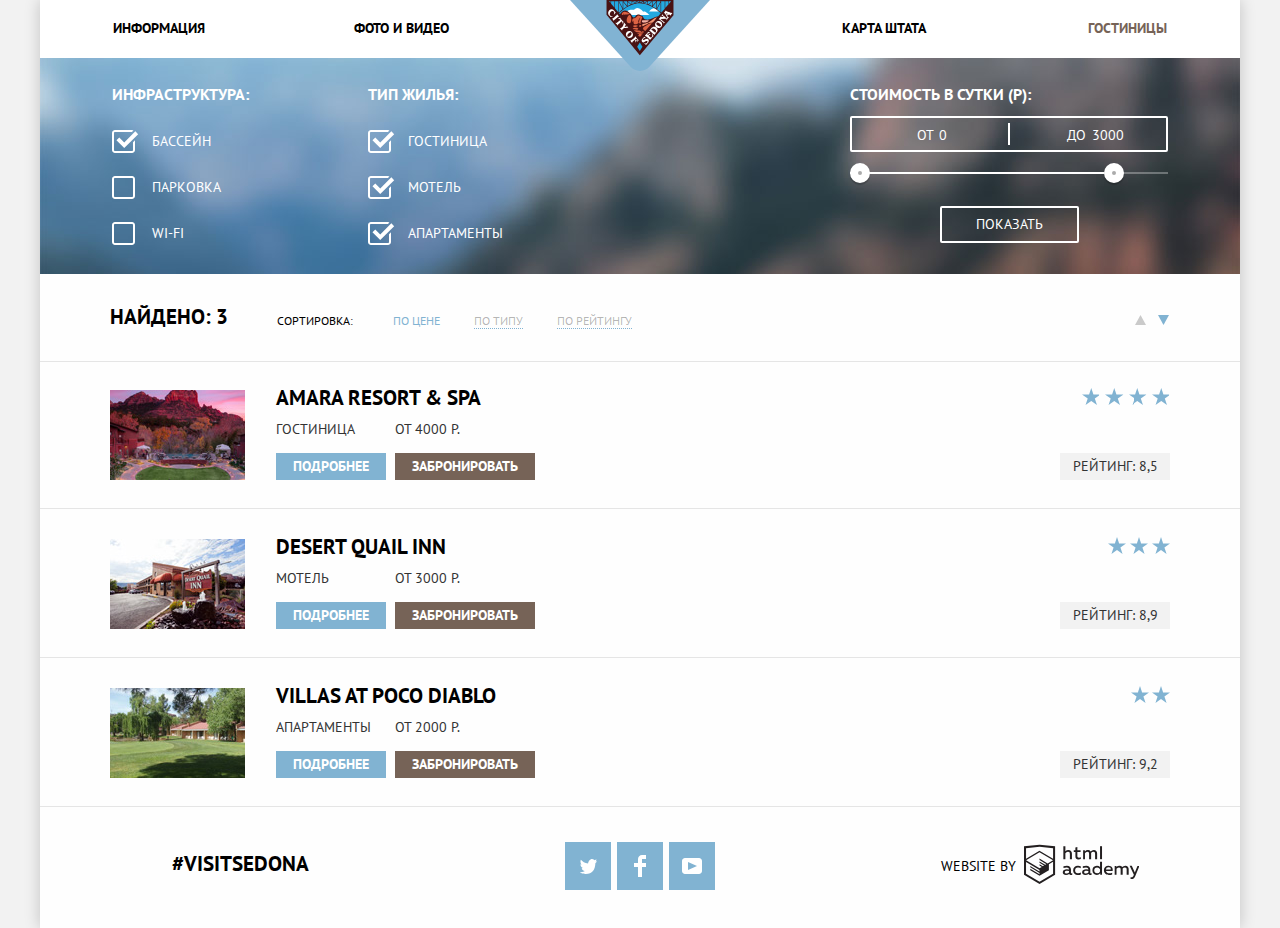
==== hotels.html @ d4de3ac2 "правки" ====
<!DOCTYPE html>
<html lang="ru">

<head>
	<meta charset="utf-8">
	<title>HTML Academy: Седона. Гостиницы</title>
	<link href="https://fonts.googleapis.com/css?family=PT+Sans:400,700&amp;subset=cyrillic" rel="stylesheet">
	<link href="css/normalize.css" rel="stylesheet">
	<link rel="stylesheet" href="css/style.css">
</head>

<body>

	<div class="container wrapper-hotels">
		<header class="main-header">
			<nav class="main-nav">
				<a href="index.html" class="main-header-logo">
				  <img src="img/logo-sedona.svg" alt="Логотип сайта Седона" width="140" height="72">
			  </a>
				<ul class="site-nav list-style">
					<li><a href="index.html">Информация</a></li>
					<li><a href="#">Фото и видео</a></li>
					<li><a href="#">Карта штата</a></li>
					<li class="site-nav-current"><a>Гостиницы</a></li>
				</ul>
			</nav>
		</header>

		<main>
			<h1 class="visually-hidden">Выбор гостиницы в Седоне</h1>
			<section class="form-filter-section">
				<h2 class="visually-hidden">Фильтр гостиниц</h2>

				<form class="form-filter" action="https://echo.htmlacademy.ru" method="get">
					<fieldset>
						<legend>Инфраструктура:</legend>
						<ul class="list-style">
							<li class="form-filter-item">
								<label class="checkbox-filter">
									<input class="visually-hidden" type="checkbox" name="pool" checked>
									<span class="checkbox-indicator"></span>
                  Бассейн
								</label>
							</li>
							<li class="form-filter-item">
								<label class="checkbox-filter">
									<input class="visually-hidden" type="checkbox" name="parking">
									<span class="checkbox-indicator"></span>
									Парковка
								</label>
							</li>
							<li class="form-filter-item">
								<label class="checkbox-filter">
									<input class="visually-hidden" type="checkbox" name="wi-fi">
									<span class="checkbox-indicator"></span>
									Wi-fi
								</label>
							</li>
						</ul>
					</fieldset>

					<fieldset>
						<legend>Тип жилья:</legend>
						<ul class="list-style">
							<li class="form-filter-item">
                <label class="checkbox-filter">
								  <input class="visually-hidden" type="checkbox" name="hotel" checked>
                  <span class="checkbox-indicator"></span>
								  Гостиница
                </label>
							</li>
							<li class="form-filter-item">
                <label class="checkbox-filter">
								  <input class="visually-hidden" type="checkbox" name="motel" checked>
                  <span class="checkbox-indicator"></span>
								  Мотель
                </label>
							</li>
							<li class="form-filter-item">
                <label class="checkbox-filter">
								  <input class="visually-hidden" type="checkbox" name="apartment" checked>
                  <span class="checkbox-indicator"></span>
								  Апартаменты
                </label>
							</li>
						</ul>
					</fieldset>

					<fieldset class="filter-range">
						<legend>Стоимость в сутки (р):</legend>
						<div class="price-controls">
							<label class="min-price">от
								<input type="text" name="cost-min" value="0">
							</label>

							<label class="max-price">до
								<input type="text" name="cost-max" value="3000">
							</label>
						</div>

						<div class="range-controls">
							<div class="scale">
								<div class="bar"></div>
							</div>
							<button type="button" class="toggle min-toggle"></button>
							<button type="button" class="toggle max-toggle"></button>
						</div>
						<button class="btn form-filter-btn" type="submit">Показать</button>
					</fieldset>
				</form>
			</section>

			<div class="container-hotels">
				<div class="result">
					<p class="find">Найдено: 3</p>

					<div class="sorting">
						<div class="sorting-type">
							<span class="sorting-title">Сортировка:</span>
							<a href="#" class="sorting-item active">По цене</a>
							<a href="#" class="sorting-item">По типу</a>
							<a href="#" class="sorting-item">По рейтингу</a>
						</div>

						<div class="sorting-toggle">
						  <a href="#" class="toggle-up arrow" aria-label="Сортировка по возрастанию">
                <svg xmlns="http://www.w3.org/2000/svg" width="11" height="10" viewBox="0 0 11 10"><path fill="#231F20" d="M5.5 0L0 10h11z"/>
                </svg>
              </a>
							<a href="#" class="toggle-down arrow active" aria-label="Сортировка по убыванию">
                <svg xmlns="http://www.w3.org/2000/svg" width="11" height="10" viewBox="0 0 11 10"><path fill="#231F20" d="M5.5 10L0 0h11"/>
                </svg>
              </a>
						</div>
					</div>
				</div>
			</div>

			<section class="hotels">
				<h2 class="visually-hidden">Отели в Седоне</h2>
				<ul class="hotels-list list-style">
					<li class="hotels-item">
						<div class="container-hotels hotels-list-center">
							<p class="hotels-img">
								<a href="#">
									<img src="img/resort-spa.jpg" alt="Отель Amara Resort & Spa" width="135" height="90">
								</a>
							</p>
							<div class="hotels-info">
								<h3 class="hotels-title">
									<a href="#">Amara Resort & Spa</a>
								</h3>
								<p class="hotels-description">
									<span>Гостиница</span>
                <a href="#" class="btn hotels-btn info-btn">Подробнее</a>
								</p>
								<p class="hotels-reserve">
                  <span>От 4000 р.</span>
									<a href="#" class="btn hotels-btn reserv-btn">Забронировать</a>
								</p>
							</div>
							<p class="hotels-score star star-one">
								<span class="rating">Рейтинг: 8,5</span>
							</p>
						</div>
					</li>

					<li class="hotels-item">
						<div class="container-hotels hotels-list-center">
							<p class="hotels-img">
								<a href="#">
									<img src="img/desert-quail.jpg" alt="Мотель Desert Quail Inn" width="135" height="90">
								</a>
							</p>
							<div class="hotels-info">
								<h3 class="hotels-title">
									<a href="#">Desert Quail Inn</a>
								</h3>
                <p class="hotels-description">
									<span>Мотель</span>
                <a href="#" class="btn hotels-btn info-btn">Подробнее</a>
								</p>
								<p class="hotels-reserve">
                  <span>От 3000 р.</span>
									<a href="#" class="btn hotels-btn reserv-btn">Забронировать</a>
								</p>
							</div>
							<p class="hotels-score star star-two">
								<span class="rating">Рейтинг: 8,9</span>
							</p>
						</div>
					</li>

					<li class="hotels-item">
						<div class="container-hotels hotels-list-center">
							<p class="hotels-img">
								<a href="#">
									<img src="img/villas-diablo.jpg" alt="Апартаменты Villas at Poco Diablo" width="135" height="90">
								</a>
							</p>
							<div class="hotels-info">
								<h3 class="hotels-title">
									<a href="#">Villas at Poco Diablo</a>
								</h3>
                <p class="hotels-description">
									<span>Апартаменты</span>
                <a href="#" class="btn hotels-btn info-btn">Подробнее</a>
								</p>
								<p class="hotels-reserve">
                  <span>От 2000 р.</span>
									<a href="#" class="btn hotels-btn reserv-btn">Забронировать</a>
								</p>
							</div>
							<p class="hotels-score star star-three">
								<span class="rating">Рейтинг: 9,2</span>
							</p>
						</div>
					</li>
				</ul>
			</section>
		</main>

		<footer class="main-footer">
			<p>#Visitsedona</p>
			<ul class="social-list list-style">
				<li class="social-item">
          <a href="#" class="btn social-btn" aria-label="Twitter">
            <span class="visually-hidden">Twitter</span>
            <svg version="1.1" id="Layer_1" xmlns="http://www.w3.org/2000/svg" width="17px" height="15px" viewBox="0 0 17 15">
            <g id="W6EeEF_1_">
            	<g>
            		<path fill="#FFFFFF" d="M10.95,0.144c1.685-0.496,2.984,0.27,3.577,1.179c0.673-0.231,1.331-0.481,2.011-0.708
            			c-0.004,0.861-0.522,1.513-0.857,1.768c0.685,0.17,1.304-0.491,1.304-0.491c-0.169,1-1.006,1.788-1.563,2.024
            			c-0.231,6.75-3.175,11.217-10.077,11.082c-0.522,0,0.075,0-0.446,0c-0.41,0-4.164-0.46-4.898-1.887
            			c2.271,0.196,3.893-0.422,4.693-1.177c-0.96-0.3-2.679-0.477-2.979-2.95C2.064,9.09,2.279,9.212,2.905,9.103
            			C1.705,8.247,0.374,7.53,0.448,5.33c0.285,0.328,1.067,0.536,1.34,0.472c-0.703-0.241-1.97-3.36-0.894-4.952
            			c1.818,1.854,3.735,3.606,7.152,3.773C8.254,2.33,9.183,0.793,10.95,0.144z"/>
            	</g>
            </g>
            </svg>
          </a>
        </li>
				<li class="social-item">
          <a href="#" class="btn social-btn" aria-label="Facebook">
            <span class="visually-hidden">Facebook</span>
            <svg version="1.1" id="Layer_2" xmlns="http://www.w3.org/2000/svg" width="12px" height="22px" viewBox="0 0 12 22">
            <path fill="#FFFFFF" d="M12,4V0H8C5.791,0,4,1.791,4,4v4H0v4h4v10h4V12h4V8H8V4H12z"/>
            </svg>
          </a>
        </li>
				<li class="social-item">
          <a href="#" class="btn social-btn" aria-label="Youtube">
            <span class="visually-hidden">Youtube</span>
            <svg version="1.1" id="Layer_1" xmlns="http://www.w3.org/2000/svg" width="20px" height="16px" viewBox="0 0 20 16">
            <path fill="#FFFFFF" d="M17,0H3C1.35,0,0,1.35,0,3v10c0,1.65,1.35,3,3,3h14c1.65,0,3-1.35,3-3V3C20,1.35,18.65,0,17,0z
            	 M6.027,11.998V4.002L15.014,8L6.027,11.998z"/>
            </svg>
          </a>
        </li>
			</ul>
			<p class="footer-logo">
				<b>Website by</b>
				<a class="logo-htmlacademy" href="https://htmlacademy.ru/intensive/htmlcss">
          <svg id="Layer_1" data-name="Layer 1" xmlns="http://www.w3.org/2000/svg" width="115" height="41" viewBox="0 0 113 39"><path d="M401.93,351.51a2.07,2.07,0,0,0,.58-0.11v1.4a3.41,3.41,0,0,1-1.24.22,1.75,1.75,0,0,1-1.75-1,5.08,5.08,0,0,1-3.3,1.13c-1.59,0-3.06-.87-3.06-2.68,0-2.24,2.08-2.93,3.9-2.93a11.63,11.63,0,0,1,2.28.26v-0.31c0-1.09-.8-1.86-2.3-1.86a7.79,7.79,0,0,0-3.15.67v-1.79a10.72,10.72,0,0,1,3.35-.58c2.48,0,4,1.18,4,3.83v3.14A0.57,0.57,0,0,0,401.93,351.51Zm-6.76-1.19a1.42,1.42,0,0,0,1.64,1.29,3.56,3.56,0,0,0,2.53-1V349.1a10.21,10.21,0,0,0-1.9-.22C396.34,348.89,395.17,349.23,395.17,350.33Z" transform="translate(-355.09 -323.29)" fill="#fff"/><path d="M408.15,343.91a5.29,5.29,0,0,1,2.7.67v1.79a4.28,4.28,0,0,0-2.42-.73,2.89,2.89,0,1,0,0,5.76,5.26,5.26,0,0,0,2.55-.67v1.8a6.58,6.58,0,0,1-2.9.6,4.42,4.42,0,0,1-4.72-4.54A4.54,4.54,0,0,1,408.15,343.91Z" transform="translate(-355.09 -323.29)" fill="#fff"/><path d="M420.93,351.51a2.07,2.07,0,0,0,.58-0.11v1.4a3.41,3.41,0,0,1-1.24.22,1.75,1.75,0,0,1-1.75-1,5.08,5.08,0,0,1-3.3,1.13c-1.59,0-3.06-.87-3.06-2.68,0-2.24,2.08-2.93,3.9-2.93a11.63,11.63,0,0,1,2.28.26v-0.31c0-1.09-.8-1.86-2.3-1.86a7.79,7.79,0,0,0-3.15.67v-1.79a10.72,10.72,0,0,1,3.35-.58c2.48,0,4,1.18,4,3.83v3.14A0.57,0.57,0,0,0,420.93,351.51Zm-6.76-1.19a1.42,1.42,0,0,0,1.64,1.29,3.56,3.56,0,0,0,2.53-1V349.1a10.21,10.21,0,0,0-1.9-.22C415.33,348.89,414.17,349.23,414.17,350.33Z" transform="translate(-355.09 -323.29)" fill="#fff"/><path d="M431.76,340.14V352.9H430v-1.39a4.07,4.07,0,0,1-3.35,1.62,4.62,4.62,0,0,1,0-9.22,4,4,0,0,1,3.15,1.37v-5.14h2ZM427,345.62a2.9,2.9,0,0,0,0,5.8,3,3,0,0,0,2.79-1.84v-2.13A3.06,3.06,0,0,0,427,345.62Z" transform="translate(-355.09 -323.29)" fill="#fff"/><path d="M438.08,343.91c3.48,0,4.68,2.81,4.12,5.34h-6.58c0.22,1.57,1.75,2.22,3.35,2.22a6.41,6.41,0,0,0,2.77-.62v1.68a7.5,7.5,0,0,1-3.14.6c-2.68,0-5-1.53-5-4.61A4.39,4.39,0,0,1,438.08,343.91Zm0.09,1.62a2.39,2.39,0,0,0-2.57,2.26h4.85A2.06,2.06,0,0,0,438.17,345.53Z" transform="translate(-355.09 -323.29)" fill="#fff"/><path d="M444.19,352.9v-8.75h1.73v1.09a4,4,0,0,1,2.92-1.33,3,3,0,0,1,2.73,1.4,4.33,4.33,0,0,1,3.06-1.4,3.21,3.21,0,0,1,3.32,3.52v5.47h-2v-5.41a1.67,1.67,0,0,0-1.73-1.84,2.94,2.94,0,0,0-2.17,1.18c0,0.2,0,.4,0,0.6v5.47h-2v-5.41a1.67,1.67,0,0,0-1.73-1.84,3.11,3.11,0,0,0-2.32,1.35v5.91h-2Z" transform="translate(-355.09 -323.29)" fill="#fff"/><path d="M466.56,344.15h2l-4.1,9.93c-0.95,2.28-2.19,3-3.52,3a5,5,0,0,1-1.15-.15v-1.66a3,3,0,0,0,.89.13c0.95,0,1.66-.67,2.17-2l0.18-.44-4.16-8.82H461l3,6.6Z" transform="translate(-355.09 -323.29)" fill="#fff"/><path d="M395.75,324.82v5a4,4,0,0,1,2.83-1.2,3.41,3.41,0,0,1,3.61,3.57v5.41h-2v-5.16a1.9,1.9,0,0,0-2-2.1,3.08,3.08,0,0,0-2.44,1.46v5.8h-2V324.82h2Z" transform="translate(-355.09 -323.29)" fill="#fff"/><path d="M407.52,325.71v3.12h3.17v1.71h-3.17v4c0,1.15.53,1.53,1.66,1.53a4.71,4.71,0,0,0,1.77-.35v1.68a7.14,7.14,0,0,1-2.35.38,2.68,2.68,0,0,1-3-2.88v-4.38H404v-1.71h1.57v-2.64Z" transform="translate(-355.09 -323.29)" fill="#fff"/><path d="M413.19,337.58v-8.75h1.73v1.09a4,4,0,0,1,2.92-1.33,3,3,0,0,1,2.73,1.4,4.33,4.33,0,0,1,3.06-1.4,3.21,3.21,0,0,1,3.32,3.52v5.47h-2v-5.41a1.67,1.67,0,0,0-1.73-1.84,2.94,2.94,0,0,0-2.17,1.18c0,0.2,0,.4,0,0.6v5.47h-2v-5.41a1.67,1.67,0,0,0-1.73-1.84,3.11,3.11,0,0,0-2.32,1.35v5.91h-2Z" transform="translate(-355.09 -323.29)" fill="#fff"/><rect x="74.72" y="1.52" width="1.95" height="12.76" fill="#fff"/><path d="M370.53,323.31l-0.16,0-15.28,1.6v28L370.37,362l15.28-9.09v-28Zm13.12,28.45-13.28,7.9-13.28-7.9V340.28l13.22,7.87,0,1.43-9.07-5.4v1.38l9.11,5.47,0,1.46-9.1-5.42v1.38l9.11,5.47h0l9.19-5.5v-1.39h0v-4.52l4.1-2.45v11.67Zm0-13.16L380,340.74h0l-1.68,1-8-4.76v1.38l6.84,4.07-0.06,0-0.15.09-1,.57-5.64-3.36v1.38l4.45,2.65-1.05.7,0,0-3.36-2v1.38l2.21,1.3-2.25,1.35-13.16-7.82,13.17-7.92h0Zm0-1.39-13.35-7.87h0l-13.2,7.86v-10.5l13.28-1.39,13.28,1.39v10.51Z" transform="translate(-355.09 -323.29)" fill="#fff"/>
          </svg>
        </a>
			</p>
		</footer>
	</div>
</body>

</html>
---- css/style.css ----
body {
  margin: 0;
  padding: 0;
  font-family: 'PT Sans', Arial, sans-serif;
  font-size: 14px;
  line-height: 21px;
  font-weight: 400;
  color: #333333;
  text-transform: uppercase;
  background-color: #f2f2f2;
}

a {
  text-decoration: none;
}

img {
  max-width: 100%;
  height: auto;
}

.container {
  position: relative;
  width: 1200px;
  margin: 0 auto;
  background-color: #ffffff;
  -webkit-box-shadow: 0 0 15px 0 rgba(0, 1, 1, 0.2);
          box-shadow: 0 0 15px 0 rgba(0, 1, 1, 0.2);
}

.wrapper-hotels {
  background-color: #fefefe;
}

.visually-hidden:not(:focus):not(:active),
input[type="checkbox"].visually-hidden,
input[type="radio"].visually-hidden {
	position: absolute;
	clip: rect(1px 1px 1px 1px); /* IE6, IE7 */
	clip: rect(1px, 1px, 1px, 1px);
	padding:0;
	border:0;
	height: 1px;
	width: 1px;
	overflow: hidden;
}

.main-header-bg {
  min-height: 564px;
  background-color: #94bfd9;
  background-image: url("../img/polygon.svg"),
                    url("../img/bg.jpg");
  background-repeat: no-repeat, no-repeat;
  background-position: center 506px, top;
}

.list-style {
  margin: 0;
  padding: 0;
  list-style: none;
}

.btn {
  font-size: 14px;
  line-height: 21px;
  text-align: center;
  vertical-align: middle;
  text-transform: uppercase;
  color: #ffffff;
}

.main-nav {
  position: relative;
  display: -webkit-box;
  display: -ms-flexbox;
  display: flex;
  font-size: 14px;
  line-height: 26px;
  font-weight: 700;
  color: #000000;
  background-color: #ffffff;
  z-index: 10;
}

.main-header-logo {
  position: absolute;
  left: 530px;
}

.site-nav {
  display: -webkit-box;
  display: -ms-flexbox;
  display: flex;
  -ms-flex-wrap: wrap;
      flex-wrap: wrap;
  -webkit-box-pack: justify;
      -ms-flex-pack: justify;
          justify-content: space-between;
  min-width: 1055px;
  margin: 0 auto;
}

.site-nav li {
  width: 130px;
  padding-top: 15px;
  padding-bottom: 17px;
}

.site-nav li:nth-child(2) {
  margin-right: 200px;
}

.site-nav li:nth-child(n+2) {
  text-align: right;
}

.site-nav li:nth-child(-n+2) {
  text-align: left;
}

.site-nav a {
  color: #000000;
}

.site-nav a:hover,
.site-nav a:focus {
  color: #81b3d2;
}

.site-nav a:active {
  color: rgba(0, 0, 0, 0.3);
}

.site-nav-current a,
.site-nav-current a:hover,
.site-nav-current a:active {
  color: #766357;
}

.wrapper-promo {
  display: -webkit-box;
  display: -ms-flexbox;
  display: flex;
  background-color: #ffffff;
}

.promo {
  width: 575px;
  padding-top: 60px;
  padding-bottom: 50px;
  margin: auto;
  text-align: center;
}

.promo h2 {
  margin: 0;
  margin-bottom: 29px;
  font-size: 21px;
  line-height: 26px;
  color: #000000;
}

.promo p {
  margin: 0;
  font-size: 14px;
  line-height: 26px;
  color: #333333;
}

.specific-list {
  display: -webkit-box;
  display: -ms-flexbox;
  display: flex;
  -ms-flex-wrap: wrap;
      flex-wrap: wrap;
}

.specific-sub-list {
  display: -webkit-box;
  display: -ms-flexbox;
  display: flex;
}

.specific-item-wrap {
  display: -webkit-box;
  display: -ms-flexbox;
  display: flex;
  -ms-flex-wrap: wrap;
      flex-wrap: wrap;
}

.specific-item {
  text-align: center;
}

.specific-item h3 {
  margin: 0;
  margin-bottom: 26px;
  font-size: 21px;
  line-height: 21px;
  color: #000000;
}

.specific-item-column {
  -webkit-box-sizing: border-box;
          box-sizing: border-box;
  width: 400px;
  padding-left: 75px;
  padding-right: 75px;
  padding-top: 46px;
  padding-bottom: 60px;
  text-align: center;
  background-color: #eeeeee;
}

.specific-item-column:nth-child(even) {
  padding-left: 60px;
  padding-right: 60px;
}

.specific-sub-list h3 {
  margin: 0;
  margin-bottom: 26px;
  font-size: 21px;
  line-height: 21px;
  color: #000000;
}

.specific-sub-item {
  position: relative;
  -webkit-box-sizing: border-box;
          box-sizing: border-box;
  width: 400px;
  padding-left: 55px;
  padding-right: 55px;
  padding-top: 160px;
  padding-bottom: 83px;
  text-align: center;
  background-color: #ffffff;
}

.specific-sub-item::before {
  content: "";
  position: absolute;
  top: 60px;
  left: 162px;
  width: 75px;
  height: 72px;
  background-image: url("../img/icon-1.svg");
  background-repeat: no-repeat;
  background-position: 0 0;
}

.specific-sub-item:nth-child(2)::before {
  background-image: url("../img/icon-3.svg");
}

.specific-sub-item:nth-child(3)::before {
  top: 56px;
  left: 168px;
  width: 64px;
  height: 76px;
  background-image: url("../img/icon-2.svg");
}

.specific-item p {
  margin: 0;
  margin-top: 20px;
}

.specific-img {
  width: 800px;
  height: 256px;
}

.specific-img-order {
  -webkit-box-ordinal-group: 0;
      -ms-flex-order: -1;
          order: -1;
}

.specific-description {
  -webkit-box-sizing: border-box;
          box-sizing: border-box;
  width: 400px;
  padding-top: 46px;
  padding-left: 45px;
  padding-right: 50px;
  color: #ffffff;
  background-color: #81b3d2;
}

.specific-description h3 {
  font-size: 21px;
  line-height: 21px;
  color: #ffffff;
}

.search {
  display: -webkit-box;
  display: -ms-flexbox;
  display: flex;
  -webkit-box-orient: vertical;
  -webkit-box-direction: normal;
      -ms-flex-direction: column;
          flex-direction: column;
  background-color: #ffffff;
}

.search-promo {
  width: 570px;
  margin: auto;
  padding-top: 50px;
  padding-left: 312px;
  padding-right: 312px;
  text-align: center;
}

.search-promo .search-title {
  margin: 0;
  margin-bottom: 25px;
  font-size: 30px;
  line-height: 36px;
  font-weight: 700;
}

.search-promo p {
  margin: 0;
  margin-bottom: 45px;
  font-size: 14px;
  line-height: 24px;
}

.search-btn {
  display: block;
  -webkit-box-sizing: border-box;
          box-sizing: border-box;
  width: 568px;
  padding: 30px 138px;
  margin: auto;
  font-size: 21px;
  line-height: 26px;
  font-weight: 700;
  background-color: #766357;
}

.search-btn:hover {
  background-color: #604e43;
}

.search-btn:active {
  color: rgba(255, 255, 255, 0.3);
  background-color: #503e33;
}

.map img,
.map {
  width: 1200px;
  height: 595px;
}

.main-footer {
  display: -webkit-box;
  display: -ms-flexbox;
  display: flex;
  -webkit-box-pack: justify;
      -ms-flex-pack: justify;
          justify-content: space-between;
  -webkit-box-align: center;
      -ms-flex-align: center;
          align-items: center;
  padding: 35px 0;
  text-align: center;
  background-color: #fefefe;
}

.main-footer-index {
  position: absolute;
  bottom: 0;
  background-color: rgba(254, 254, 254, 0.9);
}

.main-footer p {
  width: 400px;
  margin: 0;
  font-size: 21px;
  line-height: 26px;
  font-weight: 700;
  color: #000000;
  -ms-flex-item-align: center;
      -ms-grid-row-align: center;
      align-self: center;
}

.main-footer p:first-child {
  padding-bottom: 7px;
}

.social-list {
  display: -webkit-box;
  display: -ms-flexbox;
  display: flex;
  -webkit-box-pack: center;
      -ms-flex-pack: center;
          justify-content: center;
  -ms-flex-wrap: wrap;
      flex-wrap: wrap;
  width: 400px;
  padding-bottom: 3px;
}

.social-btn {
  display: -webkit-box;
  display: -ms-flexbox;
  display: flex;
  -webkit-box-pack: center;
      -ms-flex-pack: center;
          justify-content: center;
  -webkit-box-align: center;
      -ms-flex-align: center;
          align-items: center;
  width: 46px;
  height: 48px;
  margin-right: 6px;
  background-color: #81b3d2;
}

.social-item:last-child a {
  margin-right: 0;
}

.social-btn:hover {
  background-color: #669ec0;
}

.social-btn:active {
  background-color: #5496bd;
}

.social-btn:active path {
  fill: rgba(255, 255, 255, 0.3);
}

.footer-logo {
  display: -webkit-box;
  display: -ms-flexbox;
  display: flex;
  -webkit-box-pack: center;
      -ms-flex-pack: center;
          justify-content: center;
  -webkit-box-align: center;
      -ms-flex-align: center;
          align-items: center;
  margin: 0;
  width: 400px;
}

.logo-htmlacademy path,
.logo-htmlacademy rect {
  fill: #231f20;
}

.logo-htmlacademy:hover path,
.logo-htmlacademy:hover rect {
  fill: #81b3d2;
}

.logo-htmlacademy:active path,
.logo-htmlacademy:active rect {
  fill: #bdbbbc;
}

.social-btn:focus {
  outline: none;
  -webkit-box-shadow: inset 0 0 0 2px #146da4;
          box-shadow: inset 0 0 0 2px #146da4;
}

.footer-logo b {
  display: inline-block;
  margin-right: 8px;
  padding-bottom: 3px;
  vertical-align: middle;
  font-size: 14px;
  line-height: 26px;
  font-weight: 400;
  color: #000000;
}

.modal {
  position: absolute;
  bottom: 202px;
  left: 50%;
  -webkit-box-sizing: border-box;
          box-sizing: border-box;
  width: 568px;
  padding: 54px;
  margin-left: -285px;
  background-color: #ffffff;
}

.form-search {
  width: 460px;
  font-family: inherit;
  font-size: 14px;
  line-height: 26px;
  font-weight: 700;
  margin: 0;
  color: #000000;
}

.form-search input[type="text"] {
	-webkit-box-sizing: border-box;
          box-sizing: border-box;
	font-family: inherit;
	font-size: 14px;
  line-height: 26px;
  color: #000000;
  background-color: #f2f2f2;
  border: none;
  outline: none;
}

.form-search input[type="text"]:hover {
  background-color: #ebebeb;
  outline: none;
}

.form-search input[type="text"]:focus {
  background-color: #ffffff;
  color: #000000;
  outline: none;
  -webkit-box-shadow: inset 0 0 0 2px #e5e5e5;
          box-shadow: inset 0 0 0 2px #e5e5e5;
}

.form-search input[type="text"]::-moz-placeholder {
  font-size: 14px;
  line-height: 26px;
  font-weight: 700;
  text-transform: uppercase;
  color: #000000;
}

.form-search input[type="text"]::-webkit-input-placeholder {
  font-size: 14px;
  line-height: 26px;
  font-weight: 700;
  text-transform: uppercase;
  color: #000000;
}

.form-search input[type="text"]:-ms-input-placeholder {
  font-size: 14px;
  line-height: 26px;
  font-weight: 700;
  text-transform: uppercase;
  color: #000000;
}

.form-search input[type="text"]::-ms-input-placeholder {
  font-size: 14px;
  line-height: 26px;
  font-weight: 700;
  text-transform: uppercase;
  color: #000000;
}

.form-search input[type="text"]::placeholder {
  font-size: 14px;
  line-height: 26px;
  font-weight: 700;
  text-transform: uppercase;
  color: #000000;
}

.date {
  position: relative;
  display: -webkit-box;
  display: -ms-flexbox;
  display: flex;
  -webkit-box-pack: justify;
      -ms-flex-pack: justify;
          justify-content: space-between;
  -webkit-box-align: center;
      -ms-flex-align: center;
          align-items: center;
  margin-bottom: 29px;
}

.icon-calendar {
  -webkit-box-sizing: border-box;
           box-sizing: border-box;
  width: 307px;
  padding-left: 12px;
  padding-right: 0;
  padding-top: 5px;
  padding-bottom: 7px;
}

.date-input-inner {
  display: -webkit-box;
   display: -ms-flexbox;
   display: flex;
  width: 347px;
}

.calendar-svg {
  width: 38px;
  height: 38px;
  border: none;
  margin: 0;
  background-color: #f2f2f2;
}

.calendar-svg path {
  fill: #cacaca;
}

.calendar-svg:hover path {
  fill: #000000;
}

.calendar-svg:active path {
  fill: #81b3d2;
}

.people {
  position: relative;
  display: -webkit-inline-box;
  display: -ms-inline-flexbox;
  display: inline-flex;
  -webkit-box-align: center;
      -ms-flex-align: center;
          align-items: center;
  -ms-flex-wrap: wrap;
      flex-wrap: wrap;
  margin-bottom: 51px;
}

.people-count {
  -webkit-box-sizing: border-box;
          box-sizing: border-box;
	width: 38px;
	min-height: 38px;
	padding-top: 6px;
  padding-bottom: 6px;
	font: inherit;
  text-align: center;
}

.people-btn {
  width: 38px;
  height: 38px;
  border: none;
  background-color: #f2f2f2;
}

.people-btn {
  position: relative;
}

.people-btn svg {
  position: absolute;
  top: 18px;
  left: 12px;
}

.people-btn .plus {
  top: 14px;
}

.people-btn:hover rect {
  fill: #000000;
}

.people-btn:active rect {
  fill: #81b3d2;
}

.people label[for="adult"] {
  margin-right: 43px;
}

.people label[for="child"] {
  margin-right: 26px;
  margin-left: 53px;
}

.form-search-btn {
  width: 100%;
  border: none;
  padding-top: 18px;
  padding-bottom: 17px;
  font-family: inherit;
  font-size: 21px;
  line-height: 26px;
  font-weight: 700;
  background-color: #81b3d2;
}

.form-search-btn:hover {
  background-color: #669ec0;
}

.form-search-btn:active {
  color: rgba(255, 255, 255, 0.3);
  background-color: #5496bd;
}

/* hotels */

.form-filter-section {
  background: #668eb6 url("../img/filter-bg.jpg") no-repeat top center;
}

.form-filter {
  display: -webkit-box;
  display: -ms-flexbox;
  display: flex;
  margin: auto;
  padding-top: 26px;
  padding-bottom: 5px;
  width: 1060px;
  font-size: 14px;
  line-height: 21px;
  color: #ffffff;
}

.form-filter fieldset {
  width: 252px;
  padding: 0;
  border: none;
}

.form-filter legend {
  margin-bottom: 26px;
  font-size: 16px;
  line-height: 21px;
  font-weight: 600;
}

.form-filter input[type="text"] {
  color: #ffffff;
  background-color: transparent;
  border: none;
}

.checkbox-filter {
  position: relative;
  padding-left: 40px;
  cursor: pointer;
}

.checkbox-filter input[type="checkbox"] + .checkbox-indicator {
  position: absolute;
  top: -2px;
  left: 0;
  width: 23px;
  height: 23px;
  background-image: url("../img/checkbox-off.svg");
}

.checkbox-filter input[type="checkbox"]:checked + .checkbox-indicator {
  width: 27px;
  background-image: url("../img/checkbox-on.svg");
}

.checkbox-filter input[type="checkbox"]:disabled + .checkbox-indicator {
  opacity: 0.5;
}

.checkbox-filter input[type="checkbox"]:focus + .checkbox-indicator,
.checkbox-filter input[type="checkbox"]:checked:focus + .checkbox-indicator {
  -webkit-box-shadow: 0 0 3px 3px #64a8d2;
          box-shadow: 0 0 3px 3px #64a8d2;
}

.form-filter-item {
  margin-bottom: 25px;
}

.form-filter .filter-range {
  width: 318px;
  margin-left: auto;
}

.filter-range legend {
  margin-bottom: 11px;
  font-size: 16px;
  line-height: 21px;
  font-weight: 700;
}

.price-controls {
  position: relative;
  height: 32px;
  margin-bottom: 20px;
  border: 2px solid #ffffff;
  border-radius: 2px;
  font-size: 0;
}

.price-controls::after {
  content: "";
  position: absolute;
  top: 50%;
  left: 50%;
  width: 2px;
  height: 22px;
  background: #ffffff;
  -webkit-transform: translate(-50%, -50%);
      -ms-transform: translate(-50%, -50%);
          transform: translate(-50%, -50%);
}

.price-controls label {
  display: inline-block;
  font-size: 14px;
  line-height: 32px;
  vertical-align: top;
  cursor: pointer;
}

.price-controls .min-price {
  width: 90px;
  padding-left: 65px;
}

.price-controls .max-price {
  width: 90px;
  padding-left: 60px;
}

.price-controls input {
  width: 50px;
  height: 32px;
  margin: 0;
  color: inherit;
  border: none;
}

.range-controls {
  position: relative;
  margin-bottom: 32px;
}

.range-controls .scale {
  height: 2px;
  background: rgba(255, 255, 255, 0.3);
}

.range-controls .bar {
  width: 80%;
  height: 2px;
  background: #ffffff;
}

.toggle {
  position: absolute;
  top: -9px;
  padding: 2px;
  background: #ababab;
  border: 8px solid #ffffff;
  border-radius: 50%;
  -webkit-box-shadow: 0 2px 1px 0 rgba(0, 1, 1, 0.2);
          box-shadow: 0 2px 1px 0 rgba(0, 1, 1, 0.2);
  cursor: pointer;
}

.min-toggle {
  left: 0;
}

.max-toggle {
  left: 80%;
}

.toggle:hover {
  background: #1c4f80;
}

.form-filter-btn {
  display: block;
  margin: 0 auto;
  padding: 6px 34px;
  font-size: 14px;
  line-height: 21px;
  color: #ffffff;
  text-transform: uppercase;
  text-align: center;
  background: transparent;
  border: 2px solid #ffffff;
  border-radius: 2px;
  cursor: pointer;
}

.form-filter-btn:hover {
  color: #000000;
  background-color: #ffffff;
}

.container-hotels {
  width: 1060px;
  margin: 0 auto;
}

.result {
  display: -webkit-box;
  display: -ms-flexbox;
  display: flex;
  -webkit-box-align: center;
      -ms-flex-align: center;
          align-items: center;
}

.find {
  margin: 0;
  margin-top: 30px;
  margin-bottom: 31px;
  margin-right: 49px;
  font-size: 21px;
  line-height: 26px;
  font-weight: 700;
  color: #000000;
}

.sorting {
  display: -webkit-box;
  display: -ms-flexbox;
  display: flex;
  -webkit-box-pack: justify;
      -ms-flex-pack: justify;
          justify-content: space-between;
  width: 892px;
  padding-top: 5px;
}

.sorting-type {
  width: 528px;
}

.sorting-toggle {
  display: -webkit-box;
  display: -ms-flexbox;
  display: flex;
  width: 240px;
  -webkit-box-pack: end;
      -ms-flex-pack: end;
          justify-content: flex-end;
}

.arrow path {
  fill: #cacaca;
}

.arrow:active path,
.arrow.active path {
  fill: #81b3d2;
}

.arrow:not(.active):hover path {
  fill: #231f20;
}

.toggle-down {
  margin-left: 12px;
}

.sorting-title {
  margin-right: 36px;
  font-size: 12px;
  line-height: 18px;
  color: #000000;
}

.sorting-item {
  margin-right: 30px;
  font-size: 12px;
  line-height: 18px;
  color: rgba(0, 0, 0, 0.3);
  border-bottom: 1px dotted #81b3d2;
}

.sorting-item:last-of-type {
  margin-right: 0;
}

.sorting-item.active {
  color: #81b3d2;
  border: none;
}

.sorting-item:hover {
  color: #81b3d2
}

.sorting-item:active {
  color: #000000;
  border: none;
}

 .hotels-list {
   display: -webkit-box;
   display: -ms-flexbox;
   display: flex;
   -ms-flex-wrap: wrap;
       flex-wrap: wrap;
   -webkit-box-pack: center;
       -ms-flex-pack: center;
           justify-content: center;
   -webkit-box-align: center;
       -ms-flex-align: center;
           align-items: center;
}

.container-hotels {
  display: -webkit-box;
  display: -ms-flexbox;
  display: flex;
  -ms-flex-wrap: wrap;
      flex-wrap: wrap;
  -webkit-box-align: center;
      -ms-flex-align: center;
          align-items: center;
}

.hotels-item {
  padding-top: 25px;
}

.hotels-item:nth-child(1) {
  padding-top: 0;
}

.hotels-item:nth-child(1)::before {
  content: "";
  display: block;
  margin: 0;
  margin-bottom: 23px;
  height: 1px;
  width: 1200px;
  background-color: #e5e5e5;
}

.hotels-item::after {
  content: "";
  display: block;
  margin: 0;
  margin-top: 23px;
  height: 1px;
  width: 1200px;
  background-color: #e5e5e5;
}

.hotels-img {
  width: 135px;
  height: 90px;
  margin: 0;
  margin-right: 31px;
}

.hotels-img a {
  display: block;
  width: 135px;
  height: 90px;
}

.hotels-info {
  -webkit-box-sizing: border-box;
          box-sizing: border-box;
  display: -webkit-box;
  display: -ms-flexbox;
  display: flex;
  -ms-flex-wrap: wrap;
      flex-wrap: wrap;
  width: 280px;
  margin-bottom: 5px;
}

.hotels-title {
  margin: 0;
  margin-bottom: 8px;
}

.hotels-title a {
  color: #000000;
  font-size: 21px;
  line-height: 26px;
}

.hotels-description,
.hotels-reserve {
  display: -webkit-box;
  display: -ms-flexbox;
  display: flex;
  -ms-flex-wrap: wrap;
      flex-wrap: wrap;
  margin: 0;
}

.hotels-description span,
.hotels-reserve span {
  margin-bottom: 3px;
}

.hotels-description {
  width: 112px;
  margin-right: 7px;
}

.hotels-reserve {
  width: 146px;
}

.hotels-btn {
  display: block;
  padding: 3px 17px;
  font-weight: 700;
  margin-top: 10px;
}

.info-btn {
  background-color: #81b3d2;
}

.reserv-btn {
  background-color: #766357;
}

.hotels-score {
  display: -webkit-box;
  display: -ms-flexbox;
  display: flex;
  -ms-flex-wrap: wrap;
      flex-wrap: wrap;
  -webkit-box-pack: end;
      -ms-flex-pack: end;
          justify-content: flex-end;
  min-height: 95px;
  width: 120px;
  margin: 0;
  margin-left: auto;
}

.star::before {
  content: "";
  width: 17px;
  height: 17px;
  background-image: url("../img/star.svg");
  background-repeat: space;
  background-position: right;
}

.star-one::before {
  width: 88px;
}

.star-two::before {
  width: 62px;
}

.star-three::before {
  width: 39px;
}

.hotels-score .rating {
  display: block;
  width: 110px;
  padding: 3px 0;
  margin-top: 40%;
  margin-bottom: 3px;
  text-align: center;
  background-color: #f2f2f2;
}
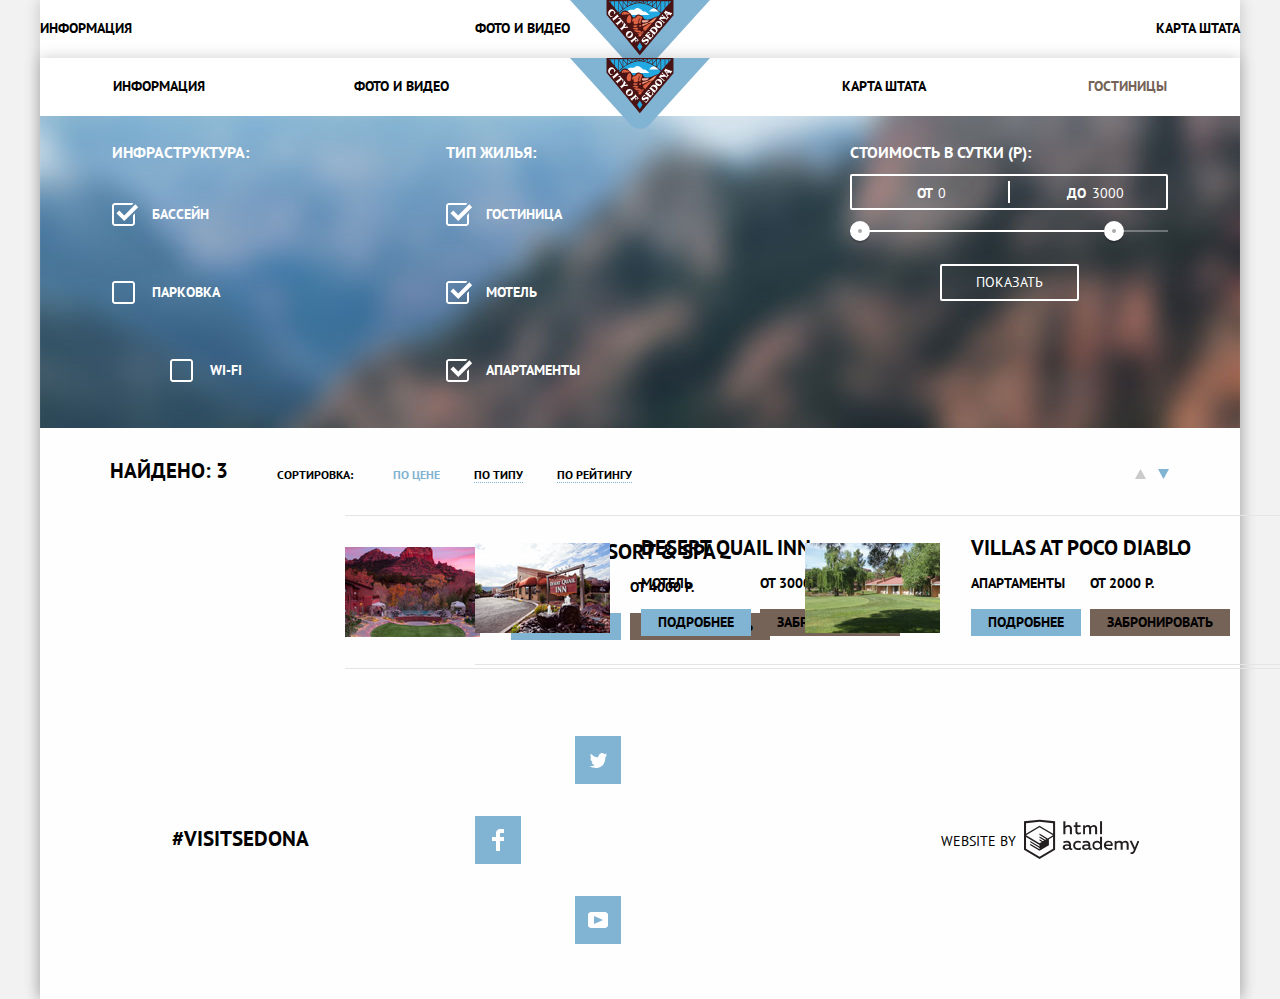
==== commit a1de8276: "форматирование" ====
--- a/hotels.html
+++ b/hotels.html
@@ -21,252 +21,295 @@
 					<li><a href="index.html">Информация</a></li>
 					<li><a href="#">Фото и видео</a></li>
 					<li><a href="#">Карта штата</a></li>
-					<li class="site-nav-current"><a>Гостиницы</a></li>
-				</ul>
-			</nav>
-		</header>
-
-		<main>
-			<h1 class="visually-hidden">Выбор гостиницы в Седоне</h1>
-			<section class="form-filter-section">
-				<h2 class="visually-hidden">Фильтр гостиниц</h2>
-
-				<form class="form-filter" action="https://echo.htmlacademy.ru" method="get">
-					<fieldset>
-						<legend>Инфраструктура:</legend>
-						<ul class="list-style">
-							<li class="form-filter-item">
-								<label class="checkbox-filter">
-									<input class="visually-hidden" type="checkbox" name="pool" checked>
-									<span class="checkbox-indicator"></span>
+  <div class="container wrapper-hotels">
+    <header class="main-header">
+      <nav class="main-nav">
+        <a href="index.html" class="main-header-logo">
+          <img src="img/logo-sedona.svg" alt="Логотип сайта Седона" width="140" height="72">
+        </a>
+        <ul class="site-nav list-style">
+          <li>
+            <a href="index.html">Информация</a>
+          </li>
+          <li>
+            <a href="#">Фото и видео</a>
+          </li>
+          <li>
+            <a href="#">Карта штата</a>
+          </li>
+          <li class="site-nav-current">
+            <a>Гостиницы</a>
+          </li>
+        </ul>
+      </nav>
+    </header>
+
+    <main>
+      <h1 class="visually-hidden">Выбор гостиницы в Седоне</h1>
+      <section class="form-filter-section">
+        <h2 class="visually-hidden">Фильтр гостиниц</h2>
+
+        <form class="form-filter" action="https://echo.htmlacademy.ru" method="get">
+          <fieldset>
+            <legend>Инфраструктура:</legend>
+            <ul class="list-style">
+              <li class="form-filter-item">
+                <label class="checkbox-filter">
+                  <input class="visually-hidden" type="checkbox" name="pool" checked="checked">
+                  <span class="checkbox-indicator"></span>
                   Бассейн
-								</label>
-							</li>
-							<li class="form-filter-item">
-								<label class="checkbox-filter">
-									<input class="visually-hidden" type="checkbox" name="parking">
-									<span class="checkbox-indicator"></span>
-									Парковка
-								</label>
-							</li>
-							<li class="form-filter-item">
-								<label class="checkbox-filter">
-									<input class="visually-hidden" type="checkbox" name="wi-fi">
-									<span class="checkbox-indicator"></span>
-									Wi-fi
-								</label>
-							</li>
-						</ul>
-					</fieldset>
-
-					<fieldset>
-						<legend>Тип жилья:</legend>
-						<ul class="list-style">
-							<li class="form-filter-item">
-                <label class="checkbox-filter">
-								  <input class="visually-hidden" type="checkbox" name="hotel" checked>
-                  <span class="checkbox-indicator"></span>
-								  Гостиница
-                </label>
-							</li>
-							<li class="form-filter-item">
-                <label class="checkbox-filter">
-								  <input class="visually-hidden" type="checkbox" name="motel" checked>
-                  <span class="checkbox-indicator"></span>
-								  Мотель
-                </label>
-							</li>
-							<li class="form-filter-item">
-                <label class="checkbox-filter">
-								  <input class="visually-hidden" type="checkbox" name="apartment" checked>
-                  <span class="checkbox-indicator"></span>
-								  Апартаменты
-                </label>
-							</li>
-						</ul>
-					</fieldset>
-
-					<fieldset class="filter-range">
-						<legend>Стоимость в сутки (р):</legend>
-						<div class="price-controls">
-							<label class="min-price">от
-								<input type="text" name="cost-min" value="0">
-							</label>
-
-							<label class="max-price">до
-								<input type="text" name="cost-max" value="3000">
-							</label>
-						</div>
-
-						<div class="range-controls">
-							<div class="scale">
-								<div class="bar"></div>
-							</div>
-							<button type="button" class="toggle min-toggle"></button>
-							<button type="button" class="toggle max-toggle"></button>
-						</div>
-						<button class="btn form-filter-btn" type="submit">Показать</button>
-					</fieldset>
-				</form>
-			</section>
-
-			<div class="container-hotels">
-				<div class="result">
-					<p class="find">Найдено: 3</p>
-
-					<div class="sorting">
-						<div class="sorting-type">
-							<span class="sorting-title">Сортировка:</span>
-							<a href="#" class="sorting-item active">По цене</a>
-							<a href="#" class="sorting-item">По типу</a>
-							<a href="#" class="sorting-item">По рейтингу</a>
-						</div>
-
-						<div class="sorting-toggle">
-						  <a href="#" class="toggle-up arrow" aria-label="Сортировка по возрастанию">
-                <svg xmlns="http://www.w3.org/2000/svg" width="11" height="10" viewBox="0 0 11 10"><path fill="#231F20" d="M5.5 0L0 10h11z"/>
+                </label>
+              </li>
+              <li class="form-filter-item">
+                <label class="checkbox-filter">
+                  <input class="visually-hidden" type="checkbox" name="parking">
+                  <span class="checkbox-indicator"></span>
+                  Парковка
+                </label>
+              </li>
+              <li class="form-filter-item">
+                <label class="checkbox-filter">
+                  <input class="visually-hidden" type="checkbox" name="wi-fi">
+                  <span class="checkbox-indicator"></span>
+                  Wi-fi
+                </label>
+              </li>
+            </ul>
+          </fieldset>
+          <fieldset>
+            <legend>Тип жилья:</legend>
+            <ul class="list-style">
+              <li class="form-filter-item">
+                <label class="checkbox-filter">
+                  <input class="visually-hidden" type="checkbox" name="hotel" checked="checked">
+                  <span class="checkbox-indicator"></span>
+                  Гостиница
+                </label>
+              </li>
+              <li class="form-filter-item">
+                <label class="checkbox-filter">
+                  <input class="visually-hidden" type="checkbox" name="motel" checked="checked">
+                  <span class="checkbox-indicator"></span>
+                  Мотель
+                </label>
+              </li>
+              <li class="form-filter-item">
+                <label class="checkbox-filter">
+                  <input class="visually-hidden" type="checkbox" name="apartment" checked="checked">
+                  <span class="checkbox-indicator"></span>
+                  Апартаменты
+                </label>
+              </li>
+            </ul>
+          </fieldset>
+
+          <fieldset class="filter-range">
+            <legend>Стоимость в сутки (р):</legend>
+            <div class="price-controls">
+              <label class="min-price">от
+                <input type="text" name="cost-min" value="0">
+              </label>
+
+              <label class="max-price">до
+                <input type="text" name="cost-max" value="3000">
+              </label>
+            </div>
+
+            <div class="range-controls">
+              <div class="scale">
+                <div class="bar"></div>
+              </div>
+              <button type="button" class="toggle min-toggle"></button>
+              <button type="button" class="toggle max-toggle"></button>
+            </div>
+            <button class="btn form-filter-btn" type="submit">Показать</button>
+          </fieldset>
+        </form>
+      </section>
+
+      <div class="container-hotels">
+        <div class="result">
+          <p class="find">Найдено: 3</p>
+
+          <div class="sorting">
+            <div class="sorting-type">
+              <span class="sorting-title">Сортировка:</span>
+              <a href="#" class="sorting-item active">По цене</a>
+              <a href="#" class="sorting-item">По типу</a>
+              <a href="#" class="sorting-item">По рейтингу</a>
+            </div>
+
+            <div class="sorting-toggle">
+              <a href="#" class="toggle-up arrow" aria-label="Сортировка по возрастанию">
+                <svg xmlns="http://www.w3.org/2000/svg" width="11" height="10" viewbox="0 0 11 10"><path fill="#231F20" d="M5.5 0L0 10h11z"/>
                 </svg>
               </a>
-							<a href="#" class="toggle-down arrow active" aria-label="Сортировка по убыванию">
-                <svg xmlns="http://www.w3.org/2000/svg" width="11" height="10" viewBox="0 0 11 10"><path fill="#231F20" d="M5.5 10L0 0h11"/>
+              <a href="#" class="toggle-down arrow active" aria-label="Сортировка по убыванию">
+                <svg xmlns="http://www.w3.org/2000/svg" width="11" height="10" viewbox="0 0 11 10"><path fill="#231F20" d="M5.5 10L0 0h11"/>
                 </svg>
               </a>
-						</div>
-					</div>
-				</div>
-			</div>
-
-			<section class="hotels">
-				<h2 class="visually-hidden">Отели в Седоне</h2>
-				<ul class="hotels-list list-style">
-					<li class="hotels-item">
-						<div class="container-hotels hotels-list-center">
-							<p class="hotels-img">
-								<a href="#">
-									<img src="img/resort-spa.jpg" alt="Отель Amara Resort & Spa" width="135" height="90">
-								</a>
-							</p>
-							<div class="hotels-info">
-								<h3 class="hotels-title">
-									<a href="#">Amara Resort & Spa</a>
-								</h3>
-								<p class="hotels-description">
-									<span>Гостиница</span>
-                <a href="#" class="btn hotels-btn info-btn">Подробнее</a>
-								</p>
-								<p class="hotels-reserve">
+            </div>
+          </div>
+        </div>
+      </div>
+
+      <section class="hotels">
+        <h2 class="visually-hidden">Отели в Седоне</h2>
+        <ul class="hotels-list list-style">
+          <li class="hotels-item">
+            <div class="container-hotels hotels-list-center">
+              <p class="hotels-img">
+                <a href="#">
+                  <img src="img/resort-spa.jpg" alt="Отель Amara Resort & Spa" width="135" height="90">
+                </a>
+              </p>
+              <div class="hotels-info">
+                <h3 class="hotels-title">
+                  <a href="#">Amara Resort & Spa</a>
+                </h3>
+                <p class="hotels-description">
+                  <span>Гостиница</span>
+                  <a href="#" class="btn hotels-btn info-btn">Подробнее</a>
+                </p>
+                <p class="hotels-reserve">
                   <span>От 4000 р.</span>
-									<a href="#" class="btn hotels-btn reserv-btn">Забронировать</a>
-								</p>
-							</div>
-							<p class="hotels-score star star-one">
-								<span class="rating">Рейтинг: 8,5</span>
-							</p>
-						</div>
-					</li>
-
-					<li class="hotels-item">
-						<div class="container-hotels hotels-list-center">
-							<p class="hotels-img">
-								<a href="#">
-									<img src="img/desert-quail.jpg" alt="Мотель Desert Quail Inn" width="135" height="90">
-								</a>
-							</p>
-							<div class="hotels-info">
-								<h3 class="hotels-title">
-									<a href="#">Desert Quail Inn</a>
-								</h3>
+                  <a href="#" class="btn hotels-btn reserv-btn">Забронировать</a>
+                </p>
+              </div>
+              <p class="hotels-score star star-one">
+                <span class="rating">Рейтинг: 8,5</span>
+              </p>
+            </div>
+          </li>
+
+          <li class="hotels-item">
+            <div class="container-hotels hotels-list-center">
+              <p class="hotels-img">
+                <a href="#">
+                  <img src="img/desert-quail.jpg" alt="Мотель Desert Quail Inn" width="135" height="90">
+                </a>
+              </p>
+              <div class="hotels-info">
+                <h3 class="hotels-title">
+                  <a href="#">Desert Quail Inn</a>
+                </h3>
                 <p class="hotels-description">
-									<span>Мотель</span>
-                <a href="#" class="btn hotels-btn info-btn">Подробнее</a>
-								</p>
-								<p class="hotels-reserve">
+                  <span>Мотель</span>
+                  <a href="#" class="btn hotels-btn info-btn">Подробнее</a>
+                </p>
+                <p class="hotels-reserve">
                   <span>От 3000 р.</span>
-									<a href="#" class="btn hotels-btn reserv-btn">Забронировать</a>
-								</p>
-							</div>
-							<p class="hotels-score star star-two">
-								<span class="rating">Рейтинг: 8,9</span>
-							</p>
-						</div>
-					</li>
-
-					<li class="hotels-item">
-						<div class="container-hotels hotels-list-center">
-							<p class="hotels-img">
-								<a href="#">
-									<img src="img/villas-diablo.jpg" alt="Апартаменты Villas at Poco Diablo" width="135" height="90">
-								</a>
-							</p>
-							<div class="hotels-info">
-								<h3 class="hotels-title">
-									<a href="#">Villas at Poco Diablo</a>
-								</h3>
+                  <a href="#" class="btn hotels-btn reserv-btn">Забронировать</a>
+                </p>
+              </div>
+              <p class="hotels-score star star-two">
+                <span class="rating">Рейтинг: 8,9</span>
+              </p>
+            </div>
+          </li>
+
+          <li class="hotels-item">
+            <div class="container-hotels hotels-list-center">
+              <p class="hotels-img">
+                <a href="#">
+                  <img src="img/villas-diablo.jpg" alt="Апартаменты Villas at Poco Diablo" width="135" height="90">
+                </a>
+              </p>
+              <div class="hotels-info">
+                <h3 class="hotels-title">
+                  <a href="#">Villas at Poco Diablo</a>
+                </h3>
                 <p class="hotels-description">
-									<span>Апартаменты</span>
-                <a href="#" class="btn hotels-btn info-btn">Подробнее</a>
-								</p>
-								<p class="hotels-reserve">
+                  <span>Апартаменты</span>
+                  <a href="#" class="btn hotels-btn info-btn">Подробнее</a>
+                </p>
+                <p class="hotels-reserve">
                   <span>От 2000 р.</span>
-									<a href="#" class="btn hotels-btn reserv-btn">Забронировать</a>
-								</p>
-							</div>
-							<p class="hotels-score star star-three">
-								<span class="rating">Рейтинг: 9,2</span>
-							</p>
-						</div>
-					</li>
-				</ul>
-			</section>
-		</main>
-
-		<footer class="main-footer">
-			<p>#Visitsedona</p>
-			<ul class="social-list list-style">
-				<li class="social-item">
+                  <a href="#" class="btn hotels-btn reserv-btn">Забронировать</a>
+                </p>
+              </div>
+              <p class="hotels-score star star-three">
+                <span class="rating">Рейтинг: 9,2</span>
+              </p>
+            </div>
+          </li>
+        </ul>
+      </section>
+    </main>
+
+    <footer class="main-footer">
+      <p>#Visitsedona</p>
+      <ul class="social-list list-style">
+        <li class="social-item">
           <a href="#" class="btn social-btn" aria-label="Twitter">
             <span class="visually-hidden">Twitter</span>
-            <svg version="1.1" id="Layer_1" xmlns="http://www.w3.org/2000/svg" width="17px" height="15px" viewBox="0 0 17 15">
-            <g id="W6EeEF_1_">
-            	<g>
-            		<path fill="#FFFFFF" d="M10.95,0.144c1.685-0.496,2.984,0.27,3.577,1.179c0.673-0.231,1.331-0.481,2.011-0.708
+            <svg version="1.1" id="Layer_1" xmlns="http://www.w3.org/2000/svg" width="17px" height="15px" viewbox="0 0 17 15">
+              <g id="W6EeEF_1_">
+                <g>
+                  <path
+                    fill="#FFFFFF"
+                    d="M10.95,0.144c1.685-0.496,2.984,0.27,3.577,1.179c0.673-0.231,1.331-0.481,2.011-0.708
             			c-0.004,0.861-0.522,1.513-0.857,1.768c0.685,0.17,1.304-0.491,1.304-0.491c-0.169,1-1.006,1.788-1.563,2.024
             			c-0.231,6.75-3.175,11.217-10.077,11.082c-0.522,0,0.075,0-0.446,0c-0.41,0-4.164-0.46-4.898-1.887
             			c2.271,0.196,3.893-0.422,4.693-1.177c-0.96-0.3-2.679-0.477-2.979-2.95C2.064,9.09,2.279,9.212,2.905,9.103
             			C1.705,8.247,0.374,7.53,0.448,5.33c0.285,0.328,1.067,0.536,1.34,0.472c-0.703-0.241-1.97-3.36-0.894-4.952
             			c1.818,1.854,3.735,3.606,7.152,3.773C8.254,2.33,9.183,0.793,10.95,0.144z"/>
-            	</g>
-            </g>
+                </g>
+              </g>
             </svg>
           </a>
         </li>
-				<li class="social-item">
+        <li class="social-item">
           <a href="#" class="btn social-btn" aria-label="Facebook">
             <span class="visually-hidden">Facebook</span>
-            <svg version="1.1" id="Layer_2" xmlns="http://www.w3.org/2000/svg" width="12px" height="22px" viewBox="0 0 12 22">
-            <path fill="#FFFFFF" d="M12,4V0H8C5.791,0,4,1.791,4,4v4H0v4h4v10h4V12h4V8H8V4H12z"/>
+            <svg version="1.1" id="Layer_2" xmlns="http://www.w3.org/2000/svg" width="12px" height="22px" viewbox="0 0 12 22">
+              <path fill="#FFFFFF" d="M12,4V0H8C5.791,0,4,1.791,4,4v4H0v4h4v10h4V12h4V8H8V4H12z"/>
             </svg>
           </a>
         </li>
-				<li class="social-item">
+        <li class="social-item">
           <a href="#" class="btn social-btn" aria-label="Youtube">
             <span class="visually-hidden">Youtube</span>
-            <svg version="1.1" id="Layer_1" xmlns="http://www.w3.org/2000/svg" width="20px" height="16px" viewBox="0 0 20 16">
-            <path fill="#FFFFFF" d="M17,0H3C1.35,0,0,1.35,0,3v10c0,1.65,1.35,3,3,3h14c1.65,0,3-1.35,3-3V3C20,1.35,18.65,0,17,0z
+            <svg version="1.1" id="Layer_1" xmlns="http://www.w3.org/2000/svg" width="20px" height="16px" viewbox="0 0 20 16">
+              <path fill="#FFFFFF" d="M17,0H3C1.35,0,0,1.35,0,3v10c0,1.65,1.35,3,3,3h14c1.65,0,3-1.35,3-3V3C20,1.35,18.65,0,17,0z
             	 M6.027,11.998V4.002L15.014,8L6.027,11.998z"/>
             </svg>
           </a>
         </li>
-			</ul>
-			<p class="footer-logo">
-				<b>Website by</b>
-				<a class="logo-htmlacademy" href="https://htmlacademy.ru/intensive/htmlcss">
-          <svg id="Layer_1" data-name="Layer 1" xmlns="http://www.w3.org/2000/svg" width="115" height="41" viewBox="0 0 113 39"><path d="M401.93,351.51a2.07,2.07,0,0,0,.58-0.11v1.4a3.41,3.41,0,0,1-1.24.22,1.75,1.75,0,0,1-1.75-1,5.08,5.08,0,0,1-3.3,1.13c-1.59,0-3.06-.87-3.06-2.68,0-2.24,2.08-2.93,3.9-2.93a11.63,11.63,0,0,1,2.28.26v-0.31c0-1.09-.8-1.86-2.3-1.86a7.79,7.79,0,0,0-3.15.67v-1.79a10.72,10.72,0,0,1,3.35-.58c2.48,0,4,1.18,4,3.83v3.14A0.57,0.57,0,0,0,401.93,351.51Zm-6.76-1.19a1.42,1.42,0,0,0,1.64,1.29,3.56,3.56,0,0,0,2.53-1V349.1a10.21,10.21,0,0,0-1.9-.22C396.34,348.89,395.17,349.23,395.17,350.33Z" transform="translate(-355.09 -323.29)" fill="#fff"/><path d="M408.15,343.91a5.29,5.29,0,0,1,2.7.67v1.79a4.28,4.28,0,0,0-2.42-.73,2.89,2.89,0,1,0,0,5.76,5.26,5.26,0,0,0,2.55-.67v1.8a6.58,6.58,0,0,1-2.9.6,4.42,4.42,0,0,1-4.72-4.54A4.54,4.54,0,0,1,408.15,343.91Z" transform="translate(-355.09 -323.29)" fill="#fff"/><path d="M420.93,351.51a2.07,2.07,0,0,0,.58-0.11v1.4a3.41,3.41,0,0,1-1.24.22,1.75,1.75,0,0,1-1.75-1,5.08,5.08,0,0,1-3.3,1.13c-1.59,0-3.06-.87-3.06-2.68,0-2.24,2.08-2.93,3.9-2.93a11.63,11.63,0,0,1,2.28.26v-0.31c0-1.09-.8-1.86-2.3-1.86a7.79,7.79,0,0,0-3.15.67v-1.79a10.72,10.72,0,0,1,3.35-.58c2.48,0,4,1.18,4,3.83v3.14A0.57,0.57,0,0,0,420.93,351.51Zm-6.76-1.19a1.42,1.42,0,0,0,1.64,1.29,3.56,3.56,0,0,0,2.53-1V349.1a10.21,10.21,0,0,0-1.9-.22C415.33,348.89,414.17,349.23,414.17,350.33Z" transform="translate(-355.09 -323.29)" fill="#fff"/><path d="M431.76,340.14V352.9H430v-1.39a4.07,4.07,0,0,1-3.35,1.62,4.62,4.62,0,0,1,0-9.22,4,4,0,0,1,3.15,1.37v-5.14h2ZM427,345.62a2.9,2.9,0,0,0,0,5.8,3,3,0,0,0,2.79-1.84v-2.13A3.06,3.06,0,0,0,427,345.62Z" transform="translate(-355.09 -323.29)" fill="#fff"/><path d="M438.08,343.91c3.48,0,4.68,2.81,4.12,5.34h-6.58c0.22,1.57,1.75,2.22,3.35,2.22a6.41,6.41,0,0,0,2.77-.62v1.68a7.5,7.5,0,0,1-3.14.6c-2.68,0-5-1.53-5-4.61A4.39,4.39,0,0,1,438.08,343.91Zm0.09,1.62a2.39,2.39,0,0,0-2.57,2.26h4.85A2.06,2.06,0,0,0,438.17,345.53Z" transform="translate(-355.09 -323.29)" fill="#fff"/><path d="M444.19,352.9v-8.75h1.73v1.09a4,4,0,0,1,2.92-1.33,3,3,0,0,1,2.73,1.4,4.33,4.33,0,0,1,3.06-1.4,3.21,3.21,0,0,1,3.32,3.52v5.47h-2v-5.41a1.67,1.67,0,0,0-1.73-1.84,2.94,2.94,0,0,0-2.17,1.18c0,0.2,0,.4,0,0.6v5.47h-2v-5.41a1.67,1.67,0,0,0-1.73-1.84,3.11,3.11,0,0,0-2.32,1.35v5.91h-2Z" transform="translate(-355.09 -323.29)" fill="#fff"/><path d="M466.56,344.15h2l-4.1,9.93c-0.95,2.28-2.19,3-3.52,3a5,5,0,0,1-1.15-.15v-1.66a3,3,0,0,0,.89.13c0.95,0,1.66-.67,2.17-2l0.18-.44-4.16-8.82H461l3,6.6Z" transform="translate(-355.09 -323.29)" fill="#fff"/><path d="M395.75,324.82v5a4,4,0,0,1,2.83-1.2,3.41,3.41,0,0,1,3.61,3.57v5.41h-2v-5.16a1.9,1.9,0,0,0-2-2.1,3.08,3.08,0,0,0-2.44,1.46v5.8h-2V324.82h2Z" transform="translate(-355.09 -323.29)" fill="#fff"/><path d="M407.52,325.71v3.12h3.17v1.71h-3.17v4c0,1.15.53,1.53,1.66,1.53a4.71,4.71,0,0,0,1.77-.35v1.68a7.14,7.14,0,0,1-2.35.38,2.68,2.68,0,0,1-3-2.88v-4.38H404v-1.71h1.57v-2.64Z" transform="translate(-355.09 -323.29)" fill="#fff"/><path d="M413.19,337.58v-8.75h1.73v1.09a4,4,0,0,1,2.92-1.33,3,3,0,0,1,2.73,1.4,4.33,4.33,0,0,1,3.06-1.4,3.21,3.21,0,0,1,3.32,3.52v5.47h-2v-5.41a1.67,1.67,0,0,0-1.73-1.84,2.94,2.94,0,0,0-2.17,1.18c0,0.2,0,.4,0,0.6v5.47h-2v-5.41a1.67,1.67,0,0,0-1.73-1.84,3.11,3.11,0,0,0-2.32,1.35v5.91h-2Z" transform="translate(-355.09 -323.29)" fill="#fff"/><rect x="74.72" y="1.52" width="1.95" height="12.76" fill="#fff"/><path d="M370.53,323.31l-0.16,0-15.28,1.6v28L370.37,362l15.28-9.09v-28Zm13.12,28.45-13.28,7.9-13.28-7.9V340.28l13.22,7.87,0,1.43-9.07-5.4v1.38l9.11,5.47,0,1.46-9.1-5.42v1.38l9.11,5.47h0l9.19-5.5v-1.39h0v-4.52l4.1-2.45v11.67Zm0-13.16L380,340.74h0l-1.68,1-8-4.76v1.38l6.84,4.07-0.06,0-0.15.09-1,.57-5.64-3.36v1.38l4.45,2.65-1.05.7,0,0-3.36-2v1.38l2.21,1.3-2.25,1.35-13.16-7.82,13.17-7.92h0Zm0-1.39-13.35-7.87h0l-13.2,7.86v-10.5l13.28-1.39,13.28,1.39v10.51Z" transform="translate(-355.09 -323.29)" fill="#fff"/>
+      </ul>
+      <p class="footer-logo">
+        <b>Website by</b>
+        <a class="logo-htmlacademy" href="https://htmlacademy.ru/intensive/htmlcss">
+          <svg id="Layer_1" data-name="Layer 1" xmlns="http://www.w3.org/2000/svg" width="115" height="41" viewbox="0 0 113 39"><path
+            d="M401.93,351.51a2.07,2.07,0,0,0,.58-0.11v1.4a3.41,3.41,0,0,1-1.24.22,1.75,1.75,0,0,1-1.75-1,5.08,5.08,0,0,1-3.3,1.13c-1.59,0-3.06-.87-3.06-2.68,0-2.24,2.08-2.93,3.9-2.93a11.63,11.63,0,0,1,2.28.26v-0.31c0-1.09-.8-1.86-2.3-1.86a7.79,7.79,0,0,0-3.15.67v-1.79a10.72,10.72,0,0,1,3.35-.58c2.48,0,4,1.18,4,3.83v3.14A0.57,0.57,0,0,0,401.93,351.51Zm-6.76-1.19a1.42,1.42,0,0,0,1.64,1.29,3.56,3.56,0,0,0,2.53-1V349.1a10.21,10.21,0,0,0-1.9-.22C396.34,348.89,395.17,349.23,395.17,350.33Z"
+            transform="translate(-355.09 -323.29)"
+            fill="#fff"/><path
+            d="M408.15,343.91a5.29,5.29,0,0,1,2.7.67v1.79a4.28,4.28,0,0,0-2.42-.73,2.89,2.89,0,1,0,0,5.76,5.26,5.26,0,0,0,2.55-.67v1.8a6.58,6.58,0,0,1-2.9.6,4.42,4.42,0,0,1-4.72-4.54A4.54,4.54,0,0,1,408.15,343.91Z"
+            transform="translate(-355.09 -323.29)"
+            fill="#fff"/><path
+            d="M420.93,351.51a2.07,2.07,0,0,0,.58-0.11v1.4a3.41,3.41,0,0,1-1.24.22,1.75,1.75,0,0,1-1.75-1,5.08,5.08,0,0,1-3.3,1.13c-1.59,0-3.06-.87-3.06-2.68,0-2.24,2.08-2.93,3.9-2.93a11.63,11.63,0,0,1,2.28.26v-0.31c0-1.09-.8-1.86-2.3-1.86a7.79,7.79,0,0,0-3.15.67v-1.79a10.72,10.72,0,0,1,3.35-.58c2.48,0,4,1.18,4,3.83v3.14A0.57,0.57,0,0,0,420.93,351.51Zm-6.76-1.19a1.42,1.42,0,0,0,1.64,1.29,3.56,3.56,0,0,0,2.53-1V349.1a10.21,10.21,0,0,0-1.9-.22C415.33,348.89,414.17,349.23,414.17,350.33Z"
+            transform="translate(-355.09 -323.29)"
+            fill="#fff"/><path
+            d="M431.76,340.14V352.9H430v-1.39a4.07,4.07,0,0,1-3.35,1.62,4.62,4.62,0,0,1,0-9.22,4,4,0,0,1,3.15,1.37v-5.14h2ZM427,345.62a2.9,2.9,0,0,0,0,5.8,3,3,0,0,0,2.79-1.84v-2.13A3.06,3.06,0,0,0,427,345.62Z"
+            transform="translate(-355.09 -323.29)"
+            fill="#fff"/><path
+            d="M438.08,343.91c3.48,0,4.68,2.81,4.12,5.34h-6.58c0.22,1.57,1.75,2.22,3.35,2.22a6.41,6.41,0,0,0,2.77-.62v1.68a7.5,7.5,0,0,1-3.14.6c-2.68,0-5-1.53-5-4.61A4.39,4.39,0,0,1,438.08,343.91Zm0.09,1.62a2.39,2.39,0,0,0-2.57,2.26h4.85A2.06,2.06,0,0,0,438.17,345.53Z"
+            transform="translate(-355.09 -323.29)"
+            fill="#fff"/><path
+            d="M444.19,352.9v-8.75h1.73v1.09a4,4,0,0,1,2.92-1.33,3,3,0,0,1,2.73,1.4,4.33,4.33,0,0,1,3.06-1.4,3.21,3.21,0,0,1,3.32,3.52v5.47h-2v-5.41a1.67,1.67,0,0,0-1.73-1.84,2.94,2.94,0,0,0-2.17,1.18c0,0.2,0,.4,0,0.6v5.47h-2v-5.41a1.67,1.67,0,0,0-1.73-1.84,3.11,3.11,0,0,0-2.32,1.35v5.91h-2Z"
+            transform="translate(-355.09 -323.29)"
+            fill="#fff"/><path d="M466.56,344.15h2l-4.1,9.93c-0.95,2.28-2.19,3-3.52,3a5,5,0,0,1-1.15-.15v-1.66a3,3,0,0,0,.89.13c0.95,0,1.66-.67,2.17-2l0.18-.44-4.16-8.82H461l3,6.6Z" transform="translate(-355.09 -323.29)" fill="#fff"/><path d="M395.75,324.82v5a4,4,0,0,1,2.83-1.2,3.41,3.41,0,0,1,3.61,3.57v5.41h-2v-5.16a1.9,1.9,0,0,0-2-2.1,3.08,3.08,0,0,0-2.44,1.46v5.8h-2V324.82h2Z" transform="translate(-355.09 -323.29)" fill="#fff"/><path d="M407.52,325.71v3.12h3.17v1.71h-3.17v4c0,1.15.53,1.53,1.66,1.53a4.71,4.71,0,0,0,1.77-.35v1.68a7.14,7.14,0,0,1-2.35.38,2.68,2.68,0,0,1-3-2.88v-4.38H404v-1.71h1.57v-2.64Z" transform="translate(-355.09 -323.29)" fill="#fff"/><path
+            d="M413.19,337.58v-8.75h1.73v1.09a4,4,0,0,1,2.92-1.33,3,3,0,0,1,2.73,1.4,4.33,4.33,0,0,1,3.06-1.4,3.21,3.21,0,0,1,3.32,3.52v5.47h-2v-5.41a1.67,1.67,0,0,0-1.73-1.84,2.94,2.94,0,0,0-2.17,1.18c0,0.2,0,.4,0,0.6v5.47h-2v-5.41a1.67,1.67,0,0,0-1.73-1.84,3.11,3.11,0,0,0-2.32,1.35v5.91h-2Z"
+            transform="translate(-355.09 -323.29)"
+            fill="#fff"/><rect x="74.72" y="1.52" width="1.95" height="12.76" fill="#fff"/><path
+            d="M370.53,323.31l-0.16,0-15.28,1.6v28L370.37,362l15.28-9.09v-28Zm13.12,28.45-13.28,7.9-13.28-7.9V340.28l13.22,7.87,0,1.43-9.07-5.4v1.38l9.11,5.47,0,1.46-9.1-5.42v1.38l9.11,5.47h0l9.19-5.5v-1.39h0v-4.52l4.1-2.45v11.67Zm0-13.16L380,340.74h0l-1.68,1-8-4.76v1.38l6.84,4.07-0.06,0-0.15.09-1,.57-5.64-3.36v1.38l4.45,2.65-1.05.7,0,0-3.36-2v1.38l2.21,1.3-2.25,1.35-13.16-7.82,13.17-7.92h0Zm0-1.39-13.35-7.87h0l-13.2,7.86v-10.5l13.28-1.39,13.28,1.39v10.51Z"
+            transform="translate(-355.09 -323.29)"
+            fill="#fff"/>
           </svg>
         </a>
-			</p>
-		</footer>
-	</div>
+      </p>
+    </footer>
+  </div>
 </body>
 
 </html>
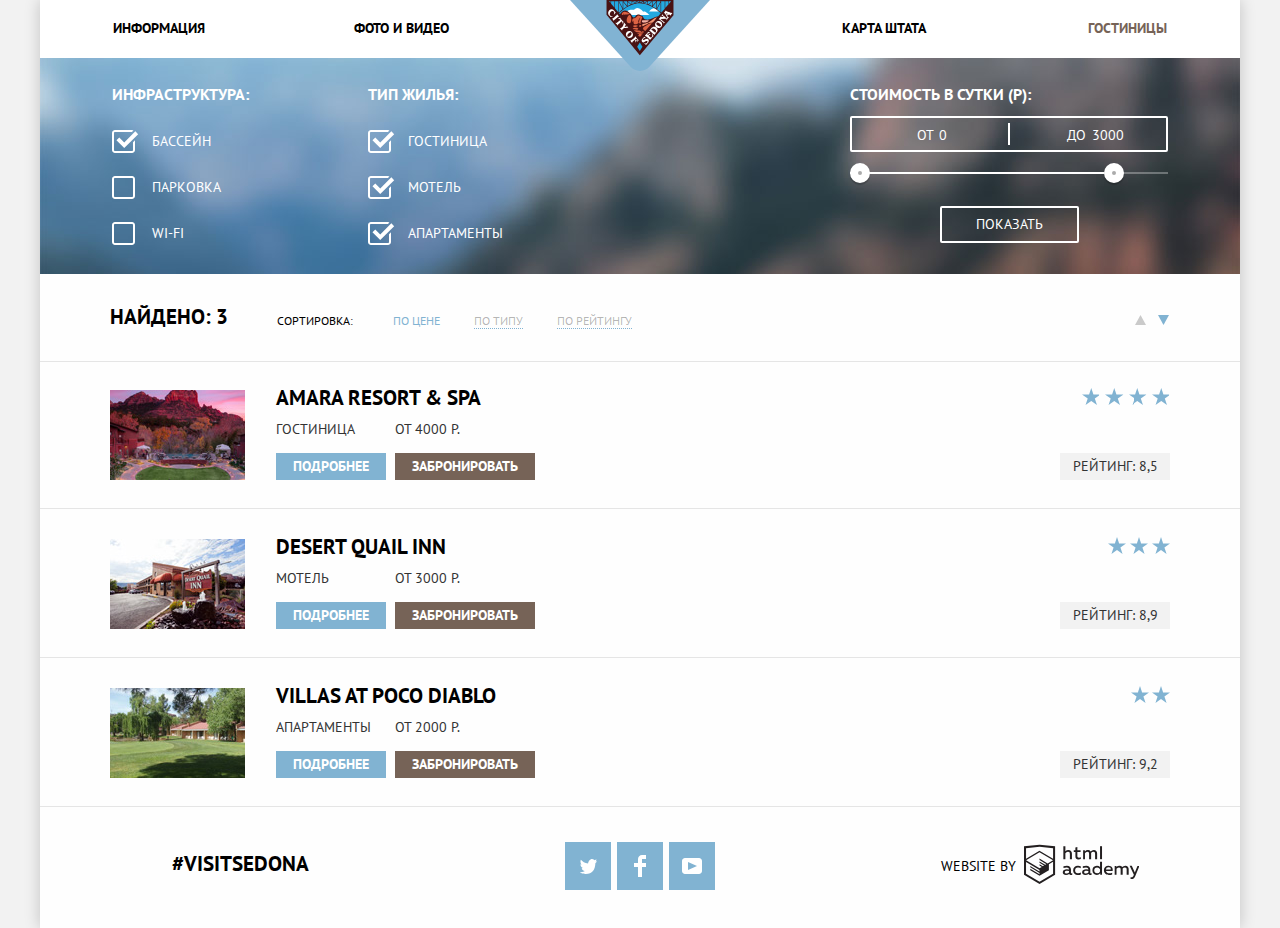
==== commit 7603f496: "проверка" ====
--- a/hotels.html
+++ b/hotels.html
@@ -11,16 +11,6 @@
 
 <body>
 
-	<div class="container wrapper-hotels">
-		<header class="main-header">
-			<nav class="main-nav">
-				<a href="index.html" class="main-header-logo">
-				  <img src="img/logo-sedona.svg" alt="Логотип сайта Седона" width="140" height="72">
-			  </a>
-				<ul class="site-nav list-style">
-					<li><a href="index.html">Информация</a></li>
-					<li><a href="#">Фото и видео</a></li>
-					<li><a href="#">Карта штата</a></li>
   <div class="container wrapper-hotels">
     <header class="main-header">
       <nav class="main-nav">
--- a/css/style.css
+++ b/css/style.css
@@ -488,7 +488,12 @@
 }
 
 .modal {
+  display: none;
+}
+
+.modal-show {
   position: absolute;
+  display: block;
   bottom: 202px;
   left: 50%;
   -webkit-box-sizing: border-box;
@@ -1173,3 +1178,6 @@
   text-align: center;
   background-color: #f2f2f2;
 }
+
+
+/* Проверка */
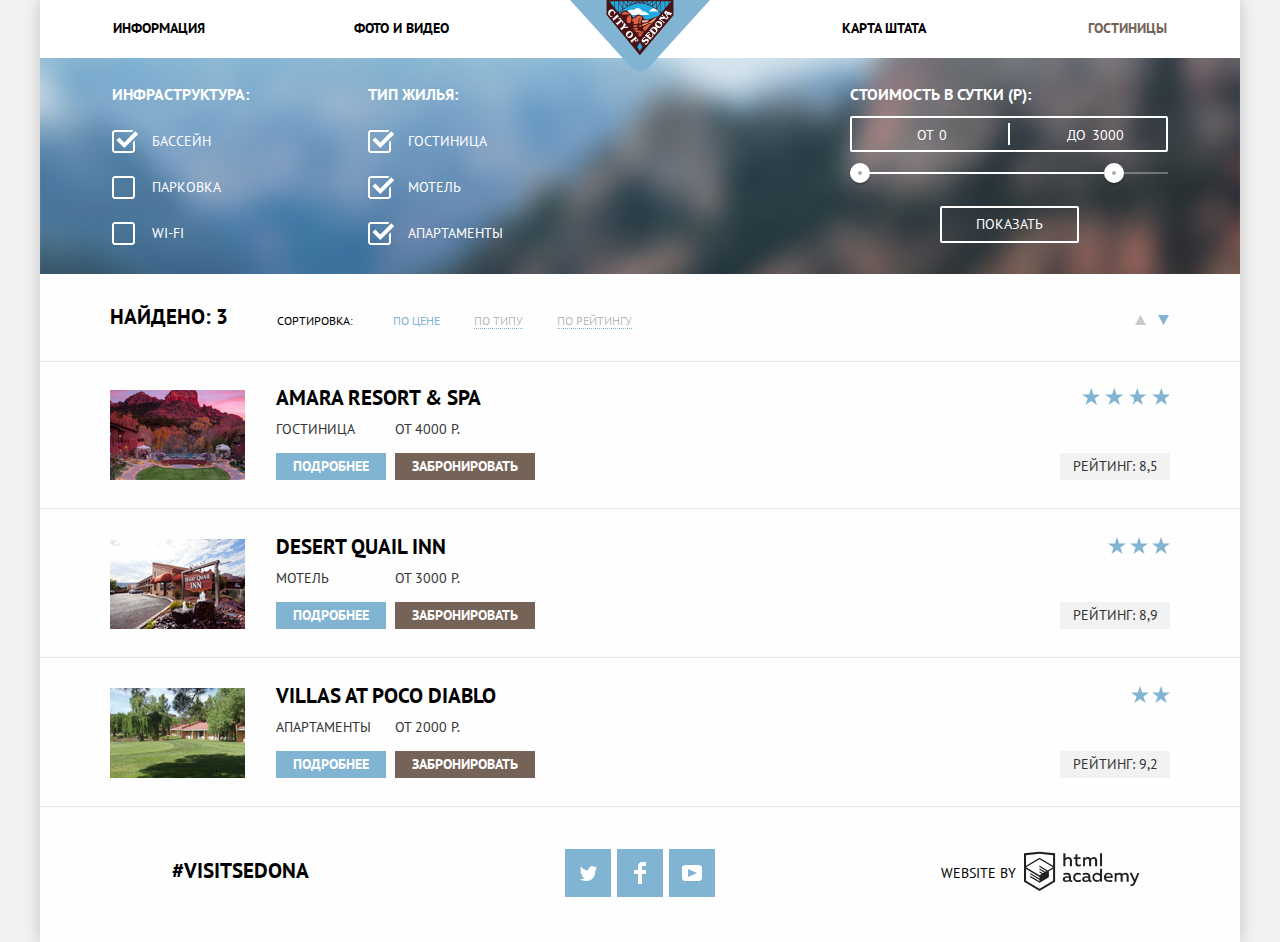
==== commit 25f3779a: "сделала анимацию, исправила замечания" ====
--- a/hotels.html
+++ b/hotels.html
@@ -2,11 +2,11 @@
 <html lang="ru">
 
 <head>
-	<meta charset="utf-8">
-	<title>HTML Academy: Седона. Гостиницы</title>
-	<link href="https://fonts.googleapis.com/css?family=PT+Sans:400,700&amp;subset=cyrillic" rel="stylesheet">
-	<link href="css/normalize.css" rel="stylesheet">
-	<link rel="stylesheet" href="css/style.css">
+  <meta charset="utf-8">
+  <title>HTML Academy: Седона. Гостиницы</title>
+  <link href="https://fonts.googleapis.com/css?family=PT+Sans:400,700&amp;subset=cyrillic" rel="stylesheet">
+  <link href="css/normalize.css" rel="stylesheet">
+  <link rel="stylesheet" href="css/style.css">
 </head>
 
 <body>
@@ -227,7 +227,7 @@
       </section>
     </main>
 
-    <footer class="main-footer">
+    <footer class="main-footer hotels-footer">
       <p>#Visitsedona</p>
       <ul class="social-list list-style">
         <li class="social-item">
@@ -239,11 +239,11 @@
                   <path
                     fill="#FFFFFF"
                     d="M10.95,0.144c1.685-0.496,2.984,0.27,3.577,1.179c0.673-0.231,1.331-0.481,2.011-0.708
-            			c-0.004,0.861-0.522,1.513-0.857,1.768c0.685,0.17,1.304-0.491,1.304-0.491c-0.169,1-1.006,1.788-1.563,2.024
-            			c-0.231,6.75-3.175,11.217-10.077,11.082c-0.522,0,0.075,0-0.446,0c-0.41,0-4.164-0.46-4.898-1.887
-            			c2.271,0.196,3.893-0.422,4.693-1.177c-0.96-0.3-2.679-0.477-2.979-2.95C2.064,9.09,2.279,9.212,2.905,9.103
-            			C1.705,8.247,0.374,7.53,0.448,5.33c0.285,0.328,1.067,0.536,1.34,0.472c-0.703-0.241-1.97-3.36-0.894-4.952
-            			c1.818,1.854,3.735,3.606,7.152,3.773C8.254,2.33,9.183,0.793,10.95,0.144z"/>
+                    c-0.004,0.861-0.522,1.513-0.857,1.768c0.685,0.17,1.304-0.491,1.304-0.491c-0.169,1-1.006,1.788-1.563,2.024
+                    c-0.231,6.75-3.175,11.217-10.077,11.082c-0.522,0,0.075,0-0.446,0c-0.41,0-4.164-0.46-4.898-1.887
+                    c2.271,0.196,3.893-0.422,4.693-1.177c-0.96-0.3-2.679-0.477-2.979-2.95C2.064,9.09,2.279,9.212,2.905,9.103
+                    C1.705,8.247,0.374,7.53,0.448,5.33c0.285,0.328,1.067,0.536,1.34,0.472c-0.703-0.241-1.97-3.36-0.894-4.952
+                    c1.818,1.854,3.735,3.606,7.152,3.773C8.254,2.33,9.183,0.793,10.95,0.144z"/>
                 </g>
               </g>
             </svg>
@@ -262,7 +262,7 @@
             <span class="visually-hidden">Youtube</span>
             <svg version="1.1" id="Layer_1" xmlns="http://www.w3.org/2000/svg" width="20px" height="16px" viewbox="0 0 20 16">
               <path fill="#FFFFFF" d="M17,0H3C1.35,0,0,1.35,0,3v10c0,1.65,1.35,3,3,3h14c1.65,0,3-1.35,3-3V3C20,1.35,18.65,0,17,0z
-            	 M6.027,11.998V4.002L15.014,8L6.027,11.998z"/>
+               M6.027,11.998V4.002L15.014,8L6.027,11.998z"/>
             </svg>
           </a>
         </li>
--- a/css/style.css
+++ b/css/style.css
@@ -35,14 +35,14 @@
 .visually-hidden:not(:focus):not(:active),
 input[type="checkbox"].visually-hidden,
 input[type="radio"].visually-hidden {
-	position: absolute;
-	clip: rect(1px 1px 1px 1px); /* IE6, IE7 */
-	clip: rect(1px, 1px, 1px, 1px);
-	padding:0;
-	border:0;
-	height: 1px;
-	width: 1px;
-	overflow: hidden;
+  position: absolute;
+  clip: rect(1px 1px 1px 1px); /* IE6, IE7 */
+  clip: rect(1px, 1px, 1px, 1px);
+  padding:0;
+  border:0;
+  height: 1px;
+  width: 1px;
+  overflow: hidden;
 }
 
 .main-header-bg {
@@ -179,6 +179,7 @@
   display: -webkit-box;
   display: -ms-flexbox;
   display: flex;
+  flex-wrap: wrap;
 }
 
 .specific-item-wrap {
@@ -380,6 +381,10 @@
   background-color: rgba(254, 254, 254, 0.9);
 }
 
+.hotels-footer {
+  padding: 42px 0;
+}
+
 .main-footer p {
   width: 400px;
   margin: 0;
@@ -489,6 +494,49 @@
 
 .modal {
   display: none;
+}
+
+@keyframes move {
+  0% {
+    transform: translateY(-85px);
+    opacity: 0;
+  }
+  10% {
+    transform: translateY(-75px);
+    opacity: 0.2;
+  }
+  20% {
+    transform: translateY(-65px);
+    opacity: 0.3;
+  }
+  30% {
+    transform: translateY(-55px);
+    opacity: 0.4;
+  }
+  40% {
+    transform: translateY(-45px);
+    opacity: 0.5;
+  }
+  50% {
+    transform: translateY(-35px);
+    opacity: 0.6;
+  }
+  60% {
+    transform: translateY(-25px);
+    opacity: 0.7;
+  }
+  70% {
+    transform: translateY(-15px);
+    opacity: 0.8;
+  }
+  80% {
+    transform: translateY(-5px);
+    opacity: 0.9;
+  }
+  100% {
+    transform: translateY(0);
+    opacity: 1;
+  }
 }
 
 .modal-show {
@@ -502,6 +550,8 @@
   padding: 54px;
   margin-left: -285px;
   background-color: #ffffff;
+  animation-name: move;
+  animation-duration: 0.6s;
 }
 
 .form-search {
@@ -515,10 +565,10 @@
 }
 
 .form-search input[type="text"] {
-	-webkit-box-sizing: border-box;
+  -webkit-box-sizing: border-box;
           box-sizing: border-box;
-	font-family: inherit;
-	font-size: 14px;
+  font-family: inherit;
+  font-size: 14px;
   line-height: 26px;
   color: #000000;
   background-color: #f2f2f2;
@@ -646,11 +696,11 @@
 .people-count {
   -webkit-box-sizing: border-box;
           box-sizing: border-box;
-	width: 38px;
-	min-height: 38px;
-	padding-top: 6px;
+  width: 38px;
+  min-height: 38px;
+  padding-top: 6px;
   padding-bottom: 6px;
-	font: inherit;
+  font: inherit;
   text-align: center;
 }
 
@@ -882,7 +932,7 @@
 }
 
 .toggle:hover {
-  background: #1c4f80;
+  border: 9px solid #ffffff;
 }
 
 .form-filter-btn {
@@ -1005,18 +1055,18 @@
   border: none;
 }
 
- .hotels-list {
-   display: -webkit-box;
-   display: -ms-flexbox;
-   display: flex;
-   -ms-flex-wrap: wrap;
-       flex-wrap: wrap;
-   -webkit-box-pack: center;
-       -ms-flex-pack: center;
-           justify-content: center;
-   -webkit-box-align: center;
-       -ms-flex-align: center;
-           align-items: center;
+.hotels-list {
+  display: -webkit-box;
+  display: -ms-flexbox;
+  display: flex;
+  -ms-flex-wrap: wrap;
+      flex-wrap: wrap;
+  -webkit-box-pack: center;
+      -ms-flex-pack: center;
+          justify-content: center;
+  -webkit-box-align: center;
+      -ms-flex-align: center;
+          align-items: center;
 }
 
 .container-hotels {
@@ -1101,6 +1151,7 @@
   display: flex;
   -ms-flex-wrap: wrap;
       flex-wrap: wrap;
+
   margin: 0;
 }
 
@@ -1110,12 +1161,14 @@
 }
 
 .hotels-description {
-  width: 112px;
+  max-width: 112px;
   margin-right: 7px;
+  overflow: hidden;
 }
 
 .hotels-reserve {
-  width: 146px;
+  max-width: 146px;
+  overflow: hidden;
 }
 
 .hotels-btn {
@@ -1178,6 +1231,3 @@
   text-align: center;
   background-color: #f2f2f2;
 }
-
-
-/* Проверка */
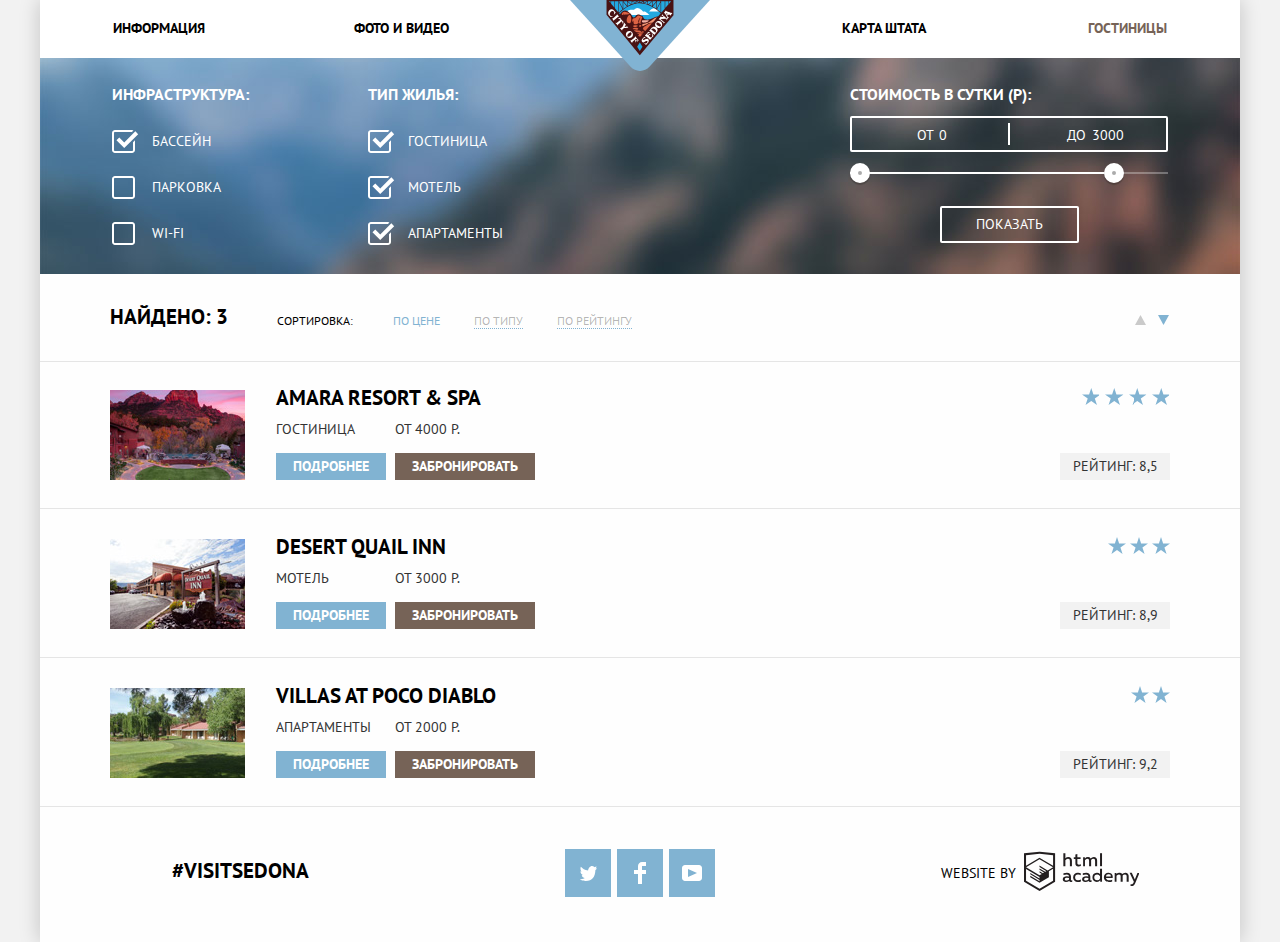
==== commit 7d7d7684: "min.css и min.js" ====
--- a/hotels.html
+++ b/hotels.html
@@ -6,7 +6,7 @@
   <title>HTML Academy: Седона. Гостиницы</title>
   <link href="https://fonts.googleapis.com/css?family=PT+Sans:400,700&amp;subset=cyrillic" rel="stylesheet">
   <link href="css/normalize.css" rel="stylesheet">
-  <link rel="stylesheet" href="css/style.css">
+  <link rel="stylesheet" href="css/style.min.css">
 </head>
 
 <body>
--- a/css/style.min.css
+++ b/css/style.min.css
@@ -0,0 +1 @@
+@keyframes move{0%{transform:translateY(-85px);opacity:0}10%{transform:translateY(-75px);opacity:.2}20%{transform:translateY(-65px);opacity:.3}30%{transform:translateY(-55px);opacity:.4}40%{transform:translateY(-45px);opacity:.5}50%{transform:translateY(-35px);opacity:.6}60%{transform:translateY(-25px);opacity:.7}70%{transform:translateY(-15px);opacity:.8}80%{transform:translateY(-5px);opacity:.9}to{transform:translateY(0);opacity:1}}body{margin:0;padding:0;font-family:'PT Sans',Arial,sans-serif;font-size:14px;line-height:21px;font-weight:400;color:#333;text-transform:uppercase;background-color:#f2f2f2}a{text-decoration:none}img{max-width:100%;height:auto}.container{position:relative;width:1200px;margin:0 auto;background-color:#fff;-webkit-box-shadow:0 0 20px 0 rgba(0,1,1,.2);box-shadow:0 0 20px 0 rgba(0,1,1,.2)}.wrapper-hotels{background-color:#fefefe}.visually-hidden:not(:focus):not(:active),input[type=checkbox].visually-hidden,input[type=radio].visually-hidden{position:absolute;clip:rect(1px 1px 1px 1px);clip:rect(1px,1px,1px,1px);padding:0;border:0;height:1px;width:1px;overflow:hidden}.main-header-bg{min-height:564px;background-color:#94bfd9;background-image:url(../img/polygon.svg),url(../img/bg.jpg);background-repeat:no-repeat,no-repeat;background-position:center 506px,top}.list-style{margin:0;padding:0;list-style:none}.btn{font-size:14px;line-height:21px;text-align:center;vertical-align:middle;text-transform:uppercase;color:#fff}.main-nav{position:relative;display:-webkit-box;display:-ms-flexbox;display:flex;font-size:14px;line-height:26px;font-weight:700;color:#000;background-color:#fff;z-index:10}.main-header-logo{position:absolute;left:530px}.site-nav{display:-webkit-box;display:-ms-flexbox;display:flex;-ms-flex-wrap:wrap;flex-wrap:wrap;-webkit-box-pack:justify;-ms-flex-pack:justify;justify-content:space-between;min-width:1055px;margin:0 auto}.site-nav li{width:130px;padding-top:15px;padding-bottom:17px}.site-nav li:nth-child(2){margin-right:200px}.site-nav li:nth-child(n+2){text-align:right}.site-nav li:nth-child(-n+2){text-align:left}.site-nav a{color:#000}.site-nav a:focus,.site-nav a:hover{color:#81b3d2}.site-nav a:active{color:rgba(0,0,0,.3)}.site-nav-current a,.site-nav-current a:active,.site-nav-current a:hover{color:#766357}.wrapper-promo{display:-webkit-box;display:-ms-flexbox;display:flex;background-color:#fff}.promo{width:575px;padding-top:60px;padding-bottom:50px;margin:auto;text-align:center}.promo h2,.promo p{margin:0 0 29px;font-size:21px;line-height:26px;color:#000}.promo p{margin:0;font-size:14px;color:#333}.specific-list{-ms-flex-wrap:wrap}.specific-item-wrap,.specific-list,.specific-sub-list{display:-webkit-box;display:-ms-flexbox;display:flex;flex-wrap:wrap}.specific-item-wrap{-ms-flex-wrap:wrap}.specific-item{text-align:center}.specific-item h3,.specific-sub-list h3{margin:0 0 26px;font-size:21px;line-height:21px;color:#000}.specific-item-column{-webkit-box-sizing:border-box;box-sizing:border-box;width:400px;padding:46px 75px 60px;text-align:center;background-color:#eee}.specific-item-column:nth-child(even){padding-left:60px;padding-right:60px}.specific-sub-item{position:relative;-webkit-box-sizing:border-box;box-sizing:border-box;width:400px;padding:160px 55px 83px;text-align:center;background-color:#fff}.specific-sub-item::before{content:"";position:absolute;top:60px;left:162px;width:75px;height:72px;background-image:url(../img/icon-1.svg);background-repeat:no-repeat;background-position:0 0}.specific-sub-item:nth-child(2)::before{background-image:url(../img/icon-3.svg)}.specific-sub-item:nth-child(3)::before{top:56px;left:168px;width:64px;height:76px;background-image:url(../img/icon-2.svg)}.specific-item p{margin:20px 0 0}.specific-img{width:800px;height:256px}.specific-img-order{-webkit-box-ordinal-group:0;-ms-flex-order:-1;order:-1}.specific-description{-webkit-box-sizing:border-box;box-sizing:border-box;width:400px;padding-top:46px;padding-left:45px;padding-right:50px;color:#fff;background-color:#81b3d2}.specific-description h3{font-size:21px;line-height:21px;color:#fff}.search{display:-webkit-box;display:-ms-flexbox;display:flex;-webkit-box-orient:vertical;-webkit-box-direction:normal;-ms-flex-direction:column;flex-direction:column;background-color:#fff}.search-promo{width:570px;margin:auto;padding-top:50px;padding-left:312px;padding-right:312px;text-align:center}.search-btn,.search-promo .search-title{margin:0 0 25px;font-size:30px;line-height:36px;font-weight:700}.search-promo p{margin:0 0 45px;font-size:14px;line-height:24px}.search-btn{display:block;-webkit-box-sizing:border-box;box-sizing:border-box;width:568px;padding:30px 138px;margin:auto;font-size:21px;line-height:26px;background-color:#766357}.search-btn:hover{background-color:#604e43}.search-btn:active{color:rgba(255,255,255,.3);background-color:#503e33}.map,.map img{width:1200px;height:595px}.main-footer{display:-webkit-box;display:-ms-flexbox;display:flex;-webkit-box-pack:justify;-ms-flex-pack:justify;justify-content:space-between;-webkit-box-align:center;-ms-flex-align:center;align-items:center;padding:35px 0;text-align:center;background-color:#fefefe}.main-footer-index{position:absolute;bottom:0;background-color:rgba(254,254,254,.9)}.hotels-footer{padding:42px 0}.main-footer p{width:400px;margin:0;font-size:21px;line-height:26px;font-weight:700;color:#000;-ms-flex-item-align:center;-ms-grid-row-align:center;align-self:center}.main-footer p:first-child{padding-bottom:7px}.social-btn,.social-list{display:-webkit-box;display:-ms-flexbox;display:flex;-webkit-box-pack:center;-ms-flex-pack:center;justify-content:center}.social-list{-ms-flex-wrap:wrap;flex-wrap:wrap;padding-bottom:3px;width:400px}.social-btn{-webkit-box-align:center;-ms-flex-align:center;align-items:center;width:46px;height:48px;margin-right:6px;background-color:#81b3d2}.social-item:last-child a{margin-right:0}.social-btn:hover{background-color:#669ec0}.social-btn:active{background-color:#5496bd}.social-btn:active path{fill:rgba(255,255,255,.3)}.footer-logo{display:-webkit-box;display:-ms-flexbox;display:flex;-webkit-box-pack:center;-ms-flex-pack:center;justify-content:center;-webkit-box-align:center;-ms-flex-align:center;align-items:center;margin:0;width:400px}.logo-htmlacademy path,.logo-htmlacademy rect{fill:#231f20}.logo-htmlacademy:hover path,.logo-htmlacademy:hover rect{fill:#81b3d2}.logo-htmlacademy:active path,.logo-htmlacademy:active rect{fill:#bdbbbc}.social-btn:focus{outline:0;-webkit-box-shadow:inset 0 0 0 2px #146da4;box-shadow:inset 0 0 0 2px #146da4}.footer-logo b{display:inline-block;margin-right:8px;padding-bottom:3px;vertical-align:middle;font-size:14px;line-height:26px;font-weight:400;color:#000}.modal{display:none}.modal-show{position:absolute;display:block;bottom:202px;left:50%;-webkit-box-sizing:border-box;box-sizing:border-box;width:568px;padding:54px;margin-left:-285px;background-color:#fff;animation-name:move;animation-duration:.6s}.form-search,.form-search input[type=text]{font-family:inherit;font-size:14px;line-height:26px;color:#000}.form-search{width:460px;font-weight:700;margin:0}.form-search input[type=text]{-webkit-box-sizing:border-box;box-sizing:border-box;background-color:#f2f2f2;border:0;outline:0}.form-search input[type=text]:hover{background-color:#ebebeb;outline:0}.form-search input[type=text]:focus{background-color:#fff;color:#000;outline:0;-webkit-box-shadow:inset 0 0 0 2px #e5e5e5;box-shadow:inset 0 0 0 2px #e5e5e5}.form-search input[type=text]::-moz-placeholder{font-size:14px;line-height:26px;font-weight:700;text-transform:uppercase;color:#000}.form-search input[type=text]::-webkit-input-placeholder{font-size:14px;line-height:26px;font-weight:700;text-transform:uppercase;color:#000}.form-search input[type=text]:-ms-input-placeholder,.form-search input[type=text]::-ms-input-placeholder{font-size:14px;line-height:26px;font-weight:700;text-transform:uppercase;color:#000}.form-search input[type=text]::placeholder{font-size:14px;line-height:26px;font-weight:700;text-transform:uppercase;color:#000}.date{position:relative;display:-webkit-box;display:-ms-flexbox;display:flex;-webkit-box-pack:justify;-ms-flex-pack:justify;justify-content:space-between;-webkit-box-align:center;-ms-flex-align:center;align-items:center;margin-bottom:29px}.icon-calendar{-webkit-box-sizing:border-box;box-sizing:border-box;width:307px;padding:5px 0 7px 12px}.date-input-inner{display:-webkit-box;display:-ms-flexbox;display:flex;width:347px}.calendar-svg{width:38px;height:38px;border:0;margin:0;background-color:#f2f2f2}.arrow path,.calendar-svg path{fill:#cacaca}.calendar-svg:hover path,.people-btn:hover rect{fill:#000}.arrow.active path,.arrow:active path,.calendar-svg:active path,.people-btn:active rect{fill:#81b3d2}.people{position:relative;display:-webkit-inline-box;display:-ms-inline-flexbox;display:inline-flex;-webkit-box-align:center;-ms-flex-align:center;align-items:center;-ms-flex-wrap:wrap;flex-wrap:wrap;margin-bottom:51px}.people-count{-webkit-box-sizing:border-box;box-sizing:border-box;width:38px;min-height:38px;padding-top:6px;padding-bottom:6px;font:inherit;text-align:center}.people-btn{width:38px;height:38px;border:0;background-color:#f2f2f2;position:relative}.people-btn svg{position:absolute;top:18px;left:12px}.people-btn .plus{top:14px}.people label[for=adult]{margin-right:43px}.people label[for=child]{margin-right:26px;margin-left:53px}.form-search-btn{width:100%;border:0;padding-top:18px;padding-bottom:17px;font-family:inherit;font-size:21px;line-height:26px;font-weight:700;background-color:#81b3d2}.form-search-btn:hover{background-color:#669ec0}.form-search-btn:active{color:rgba(255,255,255,.3);background-color:#5496bd}.form-filter-section{background:#668eb6 url(../img/filter-bg.jpg) no-repeat center -60px}.form-filter{display:-webkit-box;display:-ms-flexbox;display:flex;margin:auto;padding-top:26px;padding-bottom:5px;width:1060px;font-size:14px;line-height:21px;color:#fff}.form-filter fieldset{width:252px;padding:0;border:0}.form-filter legend{margin-bottom:26px;font-size:16px;line-height:21px;font-weight:600}.form-filter input[type=text]{color:#fff;background-color:transparent;border:0}.checkbox-filter{position:relative;padding-left:40px;cursor:pointer}.checkbox-filter input[type=checkbox]+.checkbox-indicator{position:absolute;top:-2px;left:0;width:23px;height:23px;background-image:url(../img/checkbox-off.svg)}.checkbox-filter input[type=checkbox]:checked+.checkbox-indicator{width:27px;background-image:url(../img/checkbox-on.svg)}.checkbox-filter input[type=checkbox]:disabled+.checkbox-indicator{opacity:.5}.checkbox-filter input[type=checkbox]:checked:focus+.checkbox-indicator,.checkbox-filter input[type=checkbox]:focus+.checkbox-indicator{-webkit-box-shadow:0 0 3px 3px #64a8d2;box-shadow:0 0 3px 3px #64a8d2}.form-filter-item{margin-bottom:25px}.form-filter .filter-range{width:318px;margin-left:auto}.filter-range legend{margin-bottom:11px;font-size:16px;line-height:21px;font-weight:700}.price-controls{position:relative;height:32px;margin-bottom:20px;border:2px solid #fff;border-radius:2px;font-size:0}.price-controls::after{content:"";position:absolute;top:50%;left:50%;width:2px;height:22px;background:#fff;-webkit-transform:translate(-50%,-50%);-ms-transform:translate(-50%,-50%);transform:translate(-50%,-50%)}.price-controls label{display:inline-block;font-size:14px;line-height:32px;vertical-align:top;cursor:pointer}.price-controls .min-price{width:90px;padding-left:65px}.price-controls .max-price{width:90px;padding-left:60px}.price-controls input{width:50px;height:32px;margin:0;color:inherit;border:0}.range-controls{position:relative;margin-bottom:32px}.range-controls .scale{height:2px;background:rgba(255,255,255,.3)}.range-controls .bar{width:80%;height:2px;background:#fff}.toggle{position:absolute;top:-9px;padding:2px;background:#ababab;border:8px solid #fff;border-radius:50%;-webkit-box-shadow:0 2px 1px 0 rgba(0,1,1,.2);box-shadow:0 2px 1px 0 rgba(0,1,1,.2);cursor:pointer}.min-toggle{left:0}.max-toggle{left:80%}.toggle:hover{border:9px solid #fff}.form-filter-btn{display:block;margin:0 auto;padding:6px 34px;font-size:14px;line-height:21px;color:#fff;text-transform:uppercase;text-align:center;background:0 0;border:2px solid #fff;border-radius:2px;cursor:pointer}.form-filter-btn:hover{color:#000;background-color:#fff}.container-hotels{width:1060px;margin:0 auto}.result{display:-webkit-box;display:-ms-flexbox;display:flex;-webkit-box-align:center;-ms-flex-align:center;align-items:center}.find{margin:30px 49px 31px 0;font-size:21px;line-height:26px;font-weight:700;color:#000}.sorting{display:-webkit-box;display:-ms-flexbox;display:flex;-webkit-box-pack:justify;-ms-flex-pack:justify;justify-content:space-between;width:892px;padding-top:5px}.sorting-type{width:528px}.sorting-toggle{display:-webkit-box;display:-ms-flexbox;display:flex;width:240px;-webkit-box-pack:end;-ms-flex-pack:end;justify-content:flex-end}.arrow:not(.active):hover path{fill:#231f20}.toggle-down{margin-left:12px}.sorting-item,.sorting-title{font-size:12px;line-height:18px}.sorting-title{color:#000;margin-right:36px}.sorting-item{margin-right:30px;color:rgba(0,0,0,.3);border-bottom:1px dotted #81b3d2}.sorting-item:last-of-type{margin-right:0}.sorting-item.active{color:#81b3d2;border:0}.sorting-item:hover{color:#81b3d2}.sorting-item:active{color:#000;border:0}.hotels-list{-webkit-box-pack:center;-ms-flex-pack:center;justify-content:center}.container-hotels,.hotels-list{display:-webkit-box;display:-ms-flexbox;display:flex;-ms-flex-wrap:wrap;flex-wrap:wrap;-webkit-box-align:center;-ms-flex-align:center;align-items:center}.hotels-item{padding-top:25px}.hotels-item:nth-child(1){padding-top:0}.hotels-item:nth-child(1)::before{content:"";display:block;margin:0 0 23px;height:1px;width:1200px;background-color:#e5e5e5}.hotels-item::after{content:"";display:block;margin:23px 0 0;height:1px;width:1200px;background-color:#e5e5e5}.hotels-img{width:135px;height:90px;margin:0 31px 0 0}.hotels-img a{display:block;width:135px;height:90px}.hotels-info{-webkit-box-sizing:border-box;box-sizing:border-box;display:-webkit-box;display:-ms-flexbox;display:flex;-ms-flex-wrap:wrap;flex-wrap:wrap;width:280px;margin-bottom:5px}.hotels-title{margin:0 0 8px}.hotels-title a{color:#000;font-size:21px;line-height:26px}.hotels-description,.hotels-reserve{display:-webkit-box;display:-ms-flexbox;display:flex;-ms-flex-wrap:wrap;flex-wrap:wrap;margin:0}.hotels-description span,.hotels-reserve span{margin-bottom:3px}.hotels-description{max-width:112px;margin-right:7px;overflow:hidden}.hotels-reserve{max-width:146px;overflow:hidden}.hotels-btn{display:block;padding:3px 17px;font-weight:700;margin-top:10px}.info-btn{background-color:#81b3d2}.reserv-btn{background-color:#766357}.hotels-score{display:-webkit-box;display:-ms-flexbox;display:flex;-ms-flex-wrap:wrap;flex-wrap:wrap;-webkit-box-pack:end;-ms-flex-pack:end;justify-content:flex-end;min-height:95px;width:120px;margin:0 0 0 auto}.star::before{content:"";width:17px;height:17px;background-image:url(../img/star.svg);background-repeat:space;background-position:right}.star-one::before{width:88px}.star-two::before{width:62px}.star-three::before{width:39px}.hotels-score .rating{display:block;width:110px;padding:3px 0;margin-top:40%;margin-bottom:3px;text-align:center;background-color:#f2f2f2}
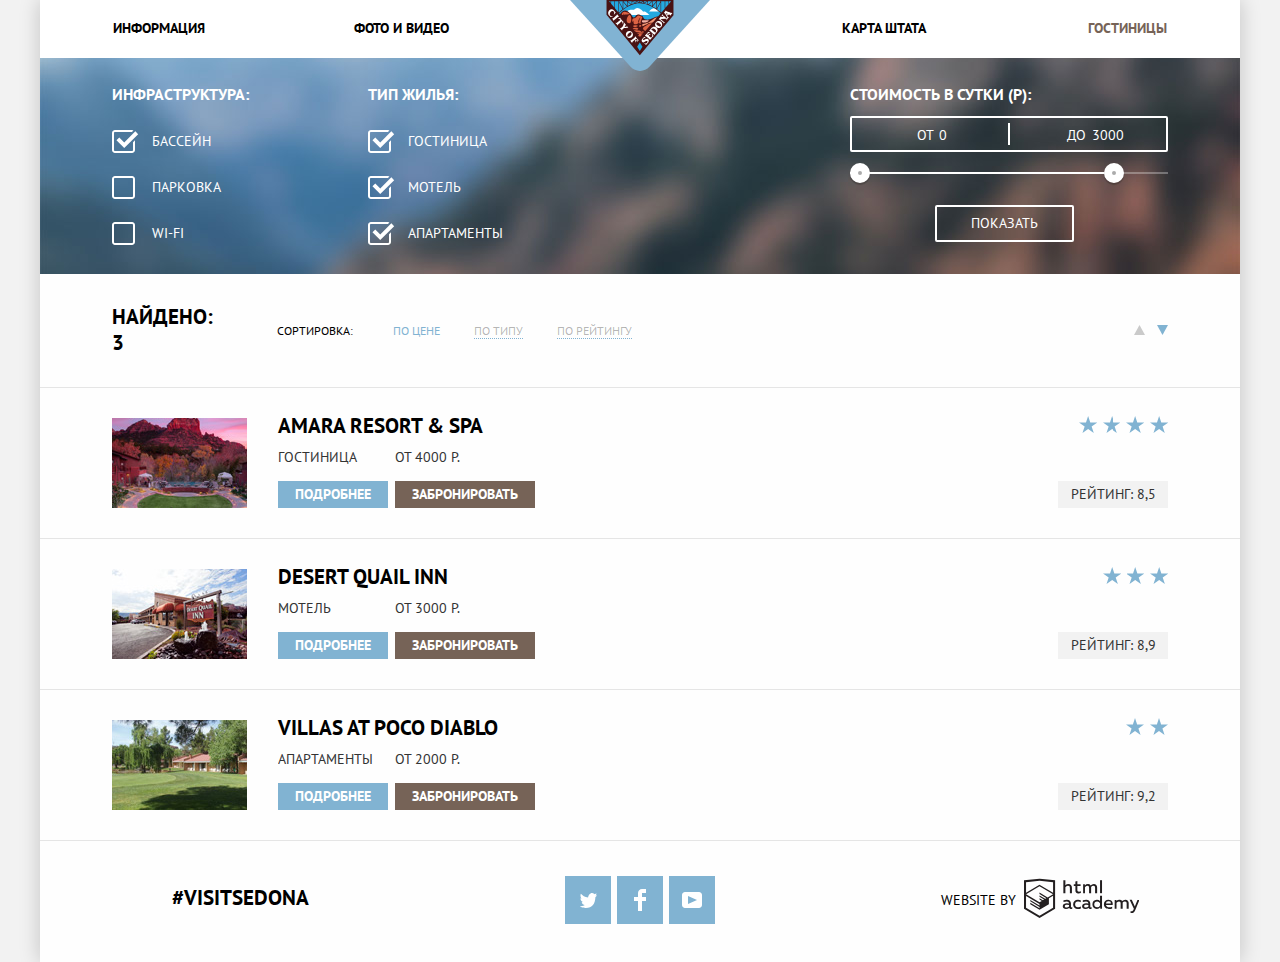
==== commit 7c35263a: "svg" ====
--- a/hotels.html
+++ b/hotels.html
@@ -233,7 +233,7 @@
         <li class="social-item">
           <a href="#" class="btn social-btn" aria-label="Twitter">
             <span class="visually-hidden">Twitter</span>
-            <svg version="1.1" id="Layer_1" xmlns="http://www.w3.org/2000/svg" width="17px" height="15px" viewbox="0 0 17 15">
+            <svg version="1.1" xmlns="http://www.w3.org/2000/svg" width="17px" height="15px" viewbox="0 0 17 15">
               <g id="W6EeEF_1_">
                 <g>
                   <path
@@ -260,7 +260,7 @@
         <li class="social-item">
           <a href="#" class="btn social-btn" aria-label="Youtube">
             <span class="visually-hidden">Youtube</span>
-            <svg version="1.1" id="Layer_1" xmlns="http://www.w3.org/2000/svg" width="20px" height="16px" viewbox="0 0 20 16">
+            <svg version="1.1" xmlns="http://www.w3.org/2000/svg" width="20px" height="16px" viewbox="0 0 20 16">
               <path fill="#FFFFFF" d="M17,0H3C1.35,0,0,1.35,0,3v10c0,1.65,1.35,3,3,3h14c1.65,0,3-1.35,3-3V3C20,1.35,18.65,0,17,0z
                M6.027,11.998V4.002L15.014,8L6.027,11.998z"/>
             </svg>
@@ -270,7 +270,7 @@
       <p class="footer-logo">
         <b>Website by</b>
         <a class="logo-htmlacademy" href="https://htmlacademy.ru/intensive/htmlcss">
-          <svg id="Layer_1" data-name="Layer 1" xmlns="http://www.w3.org/2000/svg" width="115" height="41" viewbox="0 0 113 39"><path
+          <svg data-name="Layer 1" xmlns="http://www.w3.org/2000/svg" width="115" height="41" viewbox="0 0 113 39"><path
             d="M401.93,351.51a2.07,2.07,0,0,0,.58-0.11v1.4a3.41,3.41,0,0,1-1.24.22,1.75,1.75,0,0,1-1.75-1,5.08,5.08,0,0,1-3.3,1.13c-1.59,0-3.06-.87-3.06-2.68,0-2.24,2.08-2.93,3.9-2.93a11.63,11.63,0,0,1,2.28.26v-0.31c0-1.09-.8-1.86-2.3-1.86a7.79,7.79,0,0,0-3.15.67v-1.79a10.72,10.72,0,0,1,3.35-.58c2.48,0,4,1.18,4,3.83v3.14A0.57,0.57,0,0,0,401.93,351.51Zm-6.76-1.19a1.42,1.42,0,0,0,1.64,1.29,3.56,3.56,0,0,0,2.53-1V349.1a10.21,10.21,0,0,0-1.9-.22C396.34,348.89,395.17,349.23,395.17,350.33Z"
             transform="translate(-355.09 -323.29)"
             fill="#fff"/><path
--- a/css/style.min.css
+++ b/css/style.min.css
@@ -1 +1 @@
-@keyframes move{0%{transform:translateY(-85px);opacity:0}10%{transform:translateY(-75px);opacity:.2}20%{transform:translateY(-65px);opacity:.3}30%{transform:translateY(-55px);opacity:.4}40%{transform:translateY(-45px);opacity:.5}50%{transform:translateY(-35px);opacity:.6}60%{transform:translateY(-25px);opacity:.7}70%{transform:translateY(-15px);opacity:.8}80%{transform:translateY(-5px);opacity:.9}to{transform:translateY(0);opacity:1}}body{margin:0;padding:0;font-family:'PT Sans',Arial,sans-serif;font-size:14px;line-height:21px;font-weight:400;color:#333;text-transform:uppercase;background-color:#f2f2f2}a{text-decoration:none}img{max-width:100%;height:auto}.container{position:relative;width:1200px;margin:0 auto;background-color:#fff;-webkit-box-shadow:0 0 20px 0 rgba(0,1,1,.2);box-shadow:0 0 20px 0 rgba(0,1,1,.2)}.wrapper-hotels{background-color:#fefefe}.visually-hidden:not(:focus):not(:active),input[type=checkbox].visually-hidden,input[type=radio].visually-hidden{position:absolute;clip:rect(1px 1px 1px 1px);clip:rect(1px,1px,1px,1px);padding:0;border:0;height:1px;width:1px;overflow:hidden}.main-header-bg{min-height:564px;background-color:#94bfd9;background-image:url(../img/polygon.svg),url(../img/bg.jpg);background-repeat:no-repeat,no-repeat;background-position:center 506px,top}.list-style{margin:0;padding:0;list-style:none}.btn{font-size:14px;line-height:21px;text-align:center;vertical-align:middle;text-transform:uppercase;color:#fff}.main-nav{position:relative;display:-webkit-box;display:-ms-flexbox;display:flex;font-size:14px;line-height:26px;font-weight:700;color:#000;background-color:#fff;z-index:10}.main-header-logo{position:absolute;left:530px}.site-nav{display:-webkit-box;display:-ms-flexbox;display:flex;-ms-flex-wrap:wrap;flex-wrap:wrap;-webkit-box-pack:justify;-ms-flex-pack:justify;justify-content:space-between;min-width:1055px;margin:0 auto}.site-nav li{width:130px;padding-top:15px;padding-bottom:17px}.site-nav li:nth-child(2){margin-right:200px}.site-nav li:nth-child(n+2){text-align:right}.site-nav li:nth-child(-n+2){text-align:left}.site-nav a{color:#000}.site-nav a:focus,.site-nav a:hover{color:#81b3d2}.site-nav a:active{color:rgba(0,0,0,.3)}.site-nav-current a,.site-nav-current a:active,.site-nav-current a:hover{color:#766357}.wrapper-promo{display:-webkit-box;display:-ms-flexbox;display:flex;background-color:#fff}.promo{width:575px;padding-top:60px;padding-bottom:50px;margin:auto;text-align:center}.promo h2,.promo p{margin:0 0 29px;font-size:21px;line-height:26px;color:#000}.promo p{margin:0;font-size:14px;color:#333}.specific-list{-ms-flex-wrap:wrap}.specific-item-wrap,.specific-list,.specific-sub-list{display:-webkit-box;display:-ms-flexbox;display:flex;flex-wrap:wrap}.specific-item-wrap{-ms-flex-wrap:wrap}.specific-item{text-align:center}.specific-item h3,.specific-sub-list h3{margin:0 0 26px;font-size:21px;line-height:21px;color:#000}.specific-item-column{-webkit-box-sizing:border-box;box-sizing:border-box;width:400px;padding:46px 75px 60px;text-align:center;background-color:#eee}.specific-item-column:nth-child(even){padding-left:60px;padding-right:60px}.specific-sub-item{position:relative;-webkit-box-sizing:border-box;box-sizing:border-box;width:400px;padding:160px 55px 83px;text-align:center;background-color:#fff}.specific-sub-item::before{content:"";position:absolute;top:60px;left:162px;width:75px;height:72px;background-image:url(../img/icon-1.svg);background-repeat:no-repeat;background-position:0 0}.specific-sub-item:nth-child(2)::before{background-image:url(../img/icon-3.svg)}.specific-sub-item:nth-child(3)::before{top:56px;left:168px;width:64px;height:76px;background-image:url(../img/icon-2.svg)}.specific-item p{margin:20px 0 0}.specific-img{width:800px;height:256px}.specific-img-order{-webkit-box-ordinal-group:0;-ms-flex-order:-1;order:-1}.specific-description{-webkit-box-sizing:border-box;box-sizing:border-box;width:400px;padding-top:46px;padding-left:45px;padding-right:50px;color:#fff;background-color:#81b3d2}.specific-description h3{font-size:21px;line-height:21px;color:#fff}.search{display:-webkit-box;display:-ms-flexbox;display:flex;-webkit-box-orient:vertical;-webkit-box-direction:normal;-ms-flex-direction:column;flex-direction:column;background-color:#fff}.search-promo{width:570px;margin:auto;padding-top:50px;padding-left:312px;padding-right:312px;text-align:center}.search-btn,.search-promo .search-title{margin:0 0 25px;font-size:30px;line-height:36px;font-weight:700}.search-promo p{margin:0 0 45px;font-size:14px;line-height:24px}.search-btn{display:block;-webkit-box-sizing:border-box;box-sizing:border-box;width:568px;padding:30px 138px;margin:auto;font-size:21px;line-height:26px;background-color:#766357}.search-btn:hover{background-color:#604e43}.search-btn:active{color:rgba(255,255,255,.3);background-color:#503e33}.map,.map img{width:1200px;height:595px}.main-footer{display:-webkit-box;display:-ms-flexbox;display:flex;-webkit-box-pack:justify;-ms-flex-pack:justify;justify-content:space-between;-webkit-box-align:center;-ms-flex-align:center;align-items:center;padding:35px 0;text-align:center;background-color:#fefefe}.main-footer-index{position:absolute;bottom:0;background-color:rgba(254,254,254,.9)}.hotels-footer{padding:42px 0}.main-footer p{width:400px;margin:0;font-size:21px;line-height:26px;font-weight:700;color:#000;-ms-flex-item-align:center;-ms-grid-row-align:center;align-self:center}.main-footer p:first-child{padding-bottom:7px}.social-btn,.social-list{display:-webkit-box;display:-ms-flexbox;display:flex;-webkit-box-pack:center;-ms-flex-pack:center;justify-content:center}.social-list{-ms-flex-wrap:wrap;flex-wrap:wrap;padding-bottom:3px;width:400px}.social-btn{-webkit-box-align:center;-ms-flex-align:center;align-items:center;width:46px;height:48px;margin-right:6px;background-color:#81b3d2}.social-item:last-child a{margin-right:0}.social-btn:hover{background-color:#669ec0}.social-btn:active{background-color:#5496bd}.social-btn:active path{fill:rgba(255,255,255,.3)}.footer-logo{display:-webkit-box;display:-ms-flexbox;display:flex;-webkit-box-pack:center;-ms-flex-pack:center;justify-content:center;-webkit-box-align:center;-ms-flex-align:center;align-items:center;margin:0;width:400px}.logo-htmlacademy path,.logo-htmlacademy rect{fill:#231f20}.logo-htmlacademy:hover path,.logo-htmlacademy:hover rect{fill:#81b3d2}.logo-htmlacademy:active path,.logo-htmlacademy:active rect{fill:#bdbbbc}.social-btn:focus{outline:0;-webkit-box-shadow:inset 0 0 0 2px #146da4;box-shadow:inset 0 0 0 2px #146da4}.footer-logo b{display:inline-block;margin-right:8px;padding-bottom:3px;vertical-align:middle;font-size:14px;line-height:26px;font-weight:400;color:#000}.modal{display:none}.modal-show{position:absolute;display:block;bottom:202px;left:50%;-webkit-box-sizing:border-box;box-sizing:border-box;width:568px;padding:54px;margin-left:-285px;background-color:#fff;animation-name:move;animation-duration:.6s}.form-search,.form-search input[type=text]{font-family:inherit;font-size:14px;line-height:26px;color:#000}.form-search{width:460px;font-weight:700;margin:0}.form-search input[type=text]{-webkit-box-sizing:border-box;box-sizing:border-box;background-color:#f2f2f2;border:0;outline:0}.form-search input[type=text]:hover{background-color:#ebebeb;outline:0}.form-search input[type=text]:focus{background-color:#fff;color:#000;outline:0;-webkit-box-shadow:inset 0 0 0 2px #e5e5e5;box-shadow:inset 0 0 0 2px #e5e5e5}.form-search input[type=text]::-moz-placeholder{font-size:14px;line-height:26px;font-weight:700;text-transform:uppercase;color:#000}.form-search input[type=text]::-webkit-input-placeholder{font-size:14px;line-height:26px;font-weight:700;text-transform:uppercase;color:#000}.form-search input[type=text]:-ms-input-placeholder,.form-search input[type=text]::-ms-input-placeholder{font-size:14px;line-height:26px;font-weight:700;text-transform:uppercase;color:#000}.form-search input[type=text]::placeholder{font-size:14px;line-height:26px;font-weight:700;text-transform:uppercase;color:#000}.date{position:relative;display:-webkit-box;display:-ms-flexbox;display:flex;-webkit-box-pack:justify;-ms-flex-pack:justify;justify-content:space-between;-webkit-box-align:center;-ms-flex-align:center;align-items:center;margin-bottom:29px}.icon-calendar{-webkit-box-sizing:border-box;box-sizing:border-box;width:307px;padding:5px 0 7px 12px}.date-input-inner{display:-webkit-box;display:-ms-flexbox;display:flex;width:347px}.calendar-svg{width:38px;height:38px;border:0;margin:0;background-color:#f2f2f2}.arrow path,.calendar-svg path{fill:#cacaca}.calendar-svg:hover path,.people-btn:hover rect{fill:#000}.arrow.active path,.arrow:active path,.calendar-svg:active path,.people-btn:active rect{fill:#81b3d2}.people{position:relative;display:-webkit-inline-box;display:-ms-inline-flexbox;display:inline-flex;-webkit-box-align:center;-ms-flex-align:center;align-items:center;-ms-flex-wrap:wrap;flex-wrap:wrap;margin-bottom:51px}.people-count{-webkit-box-sizing:border-box;box-sizing:border-box;width:38px;min-height:38px;padding-top:6px;padding-bottom:6px;font:inherit;text-align:center}.people-btn{width:38px;height:38px;border:0;background-color:#f2f2f2;position:relative}.people-btn svg{position:absolute;top:18px;left:12px}.people-btn .plus{top:14px}.people label[for=adult]{margin-right:43px}.people label[for=child]{margin-right:26px;margin-left:53px}.form-search-btn{width:100%;border:0;padding-top:18px;padding-bottom:17px;font-family:inherit;font-size:21px;line-height:26px;font-weight:700;background-color:#81b3d2}.form-search-btn:hover{background-color:#669ec0}.form-search-btn:active{color:rgba(255,255,255,.3);background-color:#5496bd}.form-filter-section{background:#668eb6 url(../img/filter-bg.jpg) no-repeat center -60px}.form-filter{display:-webkit-box;display:-ms-flexbox;display:flex;margin:auto;padding-top:26px;padding-bottom:5px;width:1060px;font-size:14px;line-height:21px;color:#fff}.form-filter fieldset{width:252px;padding:0;border:0}.form-filter legend{margin-bottom:26px;font-size:16px;line-height:21px;font-weight:600}.form-filter input[type=text]{color:#fff;background-color:transparent;border:0}.checkbox-filter{position:relative;padding-left:40px;cursor:pointer}.checkbox-filter input[type=checkbox]+.checkbox-indicator{position:absolute;top:-2px;left:0;width:23px;height:23px;background-image:url(../img/checkbox-off.svg)}.checkbox-filter input[type=checkbox]:checked+.checkbox-indicator{width:27px;background-image:url(../img/checkbox-on.svg)}.checkbox-filter input[type=checkbox]:disabled+.checkbox-indicator{opacity:.5}.checkbox-filter input[type=checkbox]:checked:focus+.checkbox-indicator,.checkbox-filter input[type=checkbox]:focus+.checkbox-indicator{-webkit-box-shadow:0 0 3px 3px #64a8d2;box-shadow:0 0 3px 3px #64a8d2}.form-filter-item{margin-bottom:25px}.form-filter .filter-range{width:318px;margin-left:auto}.filter-range legend{margin-bottom:11px;font-size:16px;line-height:21px;font-weight:700}.price-controls{position:relative;height:32px;margin-bottom:20px;border:2px solid #fff;border-radius:2px;font-size:0}.price-controls::after{content:"";position:absolute;top:50%;left:50%;width:2px;height:22px;background:#fff;-webkit-transform:translate(-50%,-50%);-ms-transform:translate(-50%,-50%);transform:translate(-50%,-50%)}.price-controls label{display:inline-block;font-size:14px;line-height:32px;vertical-align:top;cursor:pointer}.price-controls .min-price{width:90px;padding-left:65px}.price-controls .max-price{width:90px;padding-left:60px}.price-controls input{width:50px;height:32px;margin:0;color:inherit;border:0}.range-controls{position:relative;margin-bottom:32px}.range-controls .scale{height:2px;background:rgba(255,255,255,.3)}.range-controls .bar{width:80%;height:2px;background:#fff}.toggle{position:absolute;top:-9px;padding:2px;background:#ababab;border:8px solid #fff;border-radius:50%;-webkit-box-shadow:0 2px 1px 0 rgba(0,1,1,.2);box-shadow:0 2px 1px 0 rgba(0,1,1,.2);cursor:pointer}.min-toggle{left:0}.max-toggle{left:80%}.toggle:hover{border:9px solid #fff}.form-filter-btn{display:block;margin:0 auto;padding:6px 34px;font-size:14px;line-height:21px;color:#fff;text-transform:uppercase;text-align:center;background:0 0;border:2px solid #fff;border-radius:2px;cursor:pointer}.form-filter-btn:hover{color:#000;background-color:#fff}.container-hotels{width:1060px;margin:0 auto}.result{display:-webkit-box;display:-ms-flexbox;display:flex;-webkit-box-align:center;-ms-flex-align:center;align-items:center}.find{margin:30px 49px 31px 0;font-size:21px;line-height:26px;font-weight:700;color:#000}.sorting{display:-webkit-box;display:-ms-flexbox;display:flex;-webkit-box-pack:justify;-ms-flex-pack:justify;justify-content:space-between;width:892px;padding-top:5px}.sorting-type{width:528px}.sorting-toggle{display:-webkit-box;display:-ms-flexbox;display:flex;width:240px;-webkit-box-pack:end;-ms-flex-pack:end;justify-content:flex-end}.arrow:not(.active):hover path{fill:#231f20}.toggle-down{margin-left:12px}.sorting-item,.sorting-title{font-size:12px;line-height:18px}.sorting-title{color:#000;margin-right:36px}.sorting-item{margin-right:30px;color:rgba(0,0,0,.3);border-bottom:1px dotted #81b3d2}.sorting-item:last-of-type{margin-right:0}.sorting-item.active{color:#81b3d2;border:0}.sorting-item:hover{color:#81b3d2}.sorting-item:active{color:#000;border:0}.hotels-list{-webkit-box-pack:center;-ms-flex-pack:center;justify-content:center}.container-hotels,.hotels-list{display:-webkit-box;display:-ms-flexbox;display:flex;-ms-flex-wrap:wrap;flex-wrap:wrap;-webkit-box-align:center;-ms-flex-align:center;align-items:center}.hotels-item{padding-top:25px}.hotels-item:nth-child(1){padding-top:0}.hotels-item:nth-child(1)::before{content:"";display:block;margin:0 0 23px;height:1px;width:1200px;background-color:#e5e5e5}.hotels-item::after{content:"";display:block;margin:23px 0 0;height:1px;width:1200px;background-color:#e5e5e5}.hotels-img{width:135px;height:90px;margin:0 31px 0 0}.hotels-img a{display:block;width:135px;height:90px}.hotels-info{-webkit-box-sizing:border-box;box-sizing:border-box;display:-webkit-box;display:-ms-flexbox;display:flex;-ms-flex-wrap:wrap;flex-wrap:wrap;width:280px;margin-bottom:5px}.hotels-title{margin:0 0 8px}.hotels-title a{color:#000;font-size:21px;line-height:26px}.hotels-description,.hotels-reserve{display:-webkit-box;display:-ms-flexbox;display:flex;-ms-flex-wrap:wrap;flex-wrap:wrap;margin:0}.hotels-description span,.hotels-reserve span{margin-bottom:3px}.hotels-description{max-width:112px;margin-right:7px;overflow:hidden}.hotels-reserve{max-width:146px;overflow:hidden}.hotels-btn{display:block;padding:3px 17px;font-weight:700;margin-top:10px}.info-btn{background-color:#81b3d2}.reserv-btn{background-color:#766357}.hotels-score{display:-webkit-box;display:-ms-flexbox;display:flex;-ms-flex-wrap:wrap;flex-wrap:wrap;-webkit-box-pack:end;-ms-flex-pack:end;justify-content:flex-end;min-height:95px;width:120px;margin:0 0 0 auto}.star::before{content:"";width:17px;height:17px;background-image:url(../img/star.svg);background-repeat:space;background-position:right}.star-one::before{width:88px}.star-two::before{width:62px}.star-three::before{width:39px}.hotels-score .rating{display:block;width:110px;padding:3px 0;margin-top:40%;margin-bottom:3px;text-align:center;background-color:#f2f2f2}
+@keyframes move{0%{transform:translateY(-85px);opacity:0}10%{transform:translateY(-75px);opacity:.2}20%{transform:translateY(-65px);opacity:.3}30%{transform:translateY(-55px);opacity:.4}40%{transform:translateY(-45px);opacity:.5}50%{transform:translateY(-35px);opacity:.6}60%{transform:translateY(-25px);opacity:.7}70%{transform:translateY(-15px);opacity:.8}80%{transform:translateY(-5px);opacity:.9}to{transform:translateY(0);opacity:1}}body{margin:0;padding:0;font-family:'PT Sans',Arial,sans-serif;font-size:14px;line-height:21px;font-weight:400;color:#333;text-transform:uppercase;background-color:#f2f2f2}a{text-decoration:none}img{max-width:100%;height:auto}.container{position:relative;width:1200px;margin:0 auto;background-color:#fff;-webkit-box-shadow:0 0 20px 0 rgba(0,1,1,.2);box-shadow:0 0 20px 0 rgba(0,1,1,.2)}.wrapper-hotels{background-color:#fefefe}.visually-hidden:not(:focus):not(:active),input[type=checkbox].visually-hidden,input[type=radio].visually-hidden{position:absolute;clip:rect(1px 1px 1px 1px);clip:rect(1px,1px,1px,1px);padding:0;border:0;height:1px;width:1px;overflow:hidden}.main-header-bg{min-height:564px;background-color:#94bfd9;background-image:url(../img/polygon.svg),url(../img/bg.jpg);background-repeat:no-repeat,no-repeat;background-position:center 506px,top}.list-style{margin:0;padding:0;list-style:none}.btn{font-size:14px;line-height:21px;text-align:center;vertical-align:middle;text-transform:uppercase;color:#fff}.main-nav{position:relative;display:-webkit-box;display:-ms-flexbox;display:flex;font-size:14px;line-height:26px;font-weight:700;color:#000;background-color:#fff;z-index:10}.main-header-logo{position:absolute;left:530px}.site-nav{display:-webkit-box;display:-ms-flexbox;display:flex;-ms-flex-wrap:wrap;flex-wrap:wrap;-webkit-box-pack:justify;-ms-flex-pack:justify;justify-content:space-between;min-width:1055px;margin:0 auto}.site-nav li{width:130px;padding-top:15px;padding-bottom:17px}.site-nav li:nth-child(2){margin-right:200px}.site-nav li:nth-child(n+2){text-align:right}.site-nav li:nth-child(-n+2){text-align:left}.site-nav a{color:#000}.site-nav a:focus,.site-nav a:hover{color:#81b3d2}.site-nav a:active{color:rgba(0,0,0,.3)}.site-nav-current a,.site-nav-current a:active,.site-nav-current a:hover{color:#766357}.wrapper-promo{display:-webkit-box;display:-ms-flexbox;display:flex;background-color:#fff}.promo{width:575px;padding-top:60px;padding-bottom:50px;margin:auto;text-align:center}.promo h2,.promo p{margin:0 0 29px;font-size:21px;line-height:26px;color:#000}.promo p{margin:0;font-size:14px;color:#333}.specific-list{-ms-flex-wrap:wrap}.specific-item-wrap,.specific-list,.specific-sub-list{display:-webkit-box;display:-ms-flexbox;display:flex;flex-wrap:wrap}.specific-item-wrap{-ms-flex-wrap:wrap}.specific-item{text-align:center}.specific-item h3,.specific-sub-list h3{margin:0 0 26px;font-size:21px;line-height:21px;color:#000}.specific-item-column{-webkit-box-sizing:border-box;box-sizing:border-box;width:400px;padding:46px 75px 60px;text-align:center;background-color:#eee}.specific-item-column:nth-child(even){padding-left:60px;padding-right:60px}.specific-sub-item{position:relative;-webkit-box-sizing:border-box;box-sizing:border-box;width:400px;padding:160px 55px 83px;text-align:center;background-color:#fff}.specific-sub-item::before{content:"";position:absolute;top:60px;left:162px;width:75px;height:72px;background-image:url(../img/icon-1.svg);background-repeat:no-repeat;background-position:0 0}.specific-sub-item:nth-child(2)::before{background-image:url(../img/icon-3.svg)}.specific-sub-item:nth-child(3)::before{top:56px;left:168px;width:64px;height:76px;background-image:url(../img/icon-2.svg)}.specific-item p{margin:20px 0 0}.specific-img{width:800px;height:256px}.specific-img-order{-webkit-box-ordinal-group:0;-ms-flex-order:-1;order:-1}.specific-description{-webkit-box-sizing:border-box;box-sizing:border-box;width:400px;padding-top:46px;padding-left:45px;padding-right:50px;color:#fff;background-color:#81b3d2}.specific-description h3{font-size:21px;line-height:21px;color:#fff}.search{display:-webkit-box;display:-ms-flexbox;display:flex;-webkit-box-orient:vertical;-webkit-box-direction:normal;-ms-flex-direction:column;flex-direction:column;background-color:#fff}.search-promo{width:570px;margin:auto;padding-top:50px;padding-left:312px;padding-right:312px;text-align:center}.search-btn,.search-promo .search-title{margin:0 0 25px;font-size:30px;line-height:36px;font-weight:700}.search-promo p{margin:0 0 45px;font-size:14px;line-height:24px}.search-btn{display:block;-webkit-box-sizing:border-box;box-sizing:border-box;width:568px;padding:30px 138px;margin:auto;font-size:21px;line-height:26px;background-color:#766357}.search-btn:hover{background-color:#604e43}.search-btn:active{color:rgba(255,255,255,.3);background-color:#503e33}.map,.map img{width:1200px;height:595px}.main-footer{display:-webkit-box;display:-ms-flexbox;display:flex;-webkit-box-pack:justify;-ms-flex-pack:justify;justify-content:space-between;-webkit-box-align:center;-ms-flex-align:center;align-items:center;padding:35px 0;text-align:center;background-color:#fefefe}.main-footer-index{position:absolute;bottom:0;background-color:rgba(254,254,254,.9)}.main-footer p{width:400px;margin:0;font-size:21px;line-height:26px;font-weight:700;color:#000;-ms-flex-item-align:center;-ms-grid-row-align:center;align-self:center}.main-footer p:first-child{padding-bottom:7px}.social-btn,.social-list{display:-webkit-box;display:-ms-flexbox;display:flex;-webkit-box-pack:center;-ms-flex-pack:center;justify-content:center}.social-list{-ms-flex-wrap:wrap;flex-wrap:wrap;padding-bottom:3px;width:400px}.social-btn{-webkit-box-align:center;-ms-flex-align:center;align-items:center;width:46px;height:48px;margin-right:6px;background-color:#81b3d2}.social-item:last-child a{margin-right:0}.social-btn:hover{background-color:#669ec0}.social-btn:active{background-color:#5496bd}.social-btn:active path{fill:rgba(255,255,255,.3)}.footer-logo{display:-webkit-box;display:-ms-flexbox;display:flex;-webkit-box-pack:center;-ms-flex-pack:center;justify-content:center;-webkit-box-align:center;-ms-flex-align:center;align-items:center;margin:0;width:400px}.logo-htmlacademy path,.logo-htmlacademy rect{fill:#231f20}.logo-htmlacademy:hover path,.logo-htmlacademy:hover rect{fill:#81b3d2}.logo-htmlacademy:active path,.logo-htmlacademy:active rect{fill:#bdbbbc}.social-btn:focus{outline:0;-webkit-box-shadow:inset 0 0 0 2px #146da4;box-shadow:inset 0 0 0 2px #146da4}.footer-logo b{display:inline-block;margin-right:8px;padding-bottom:3px;vertical-align:middle;font-size:14px;line-height:26px;font-weight:400;color:#000}.modal{display:none}.modal-show{position:absolute;display:block;bottom:202px;left:50%;-webkit-box-sizing:border-box;box-sizing:border-box;width:568px;padding:54px;margin-left:-285px;background-color:#fff;animation-name:move;animation-duration:.6s}.form-search,.form-search input[type=text]{font-family:inherit;font-size:14px;line-height:26px;color:#000}.form-search{width:460px;font-weight:700;margin:0}.form-search input[type=text]{-webkit-box-sizing:border-box;box-sizing:border-box;background-color:#f2f2f2;border:0;outline:0}.form-search input[type=text]:hover{background-color:#ebebeb;outline:0}.form-search input[type=text]:focus{background-color:#fff;color:#000;outline:0;-webkit-box-shadow:inset 0 0 0 2px #e5e5e5;box-shadow:inset 0 0 0 2px #e5e5e5}.form-search input[type=text]::-moz-placeholder{font-size:14px;line-height:26px;font-weight:700;text-transform:uppercase;color:#000}.form-search input[type=text]::-webkit-input-placeholder{font-size:14px;line-height:26px;font-weight:700;text-transform:uppercase;color:#000}.form-search input[type=text]:-ms-input-placeholder,.form-search input[type=text]::-ms-input-placeholder{font-size:14px;line-height:26px;font-weight:700;text-transform:uppercase;color:#000}.form-search input[type=text]::placeholder{font-size:14px;line-height:26px;font-weight:700;text-transform:uppercase;color:#000}.date{position:relative;display:-webkit-box;display:-ms-flexbox;display:flex;-webkit-box-pack:justify;-ms-flex-pack:justify;justify-content:space-between;-webkit-box-align:center;-ms-flex-align:center;align-items:center;margin-bottom:29px}.icon-calendar{-webkit-box-sizing:border-box;box-sizing:border-box;width:307px;padding:5px 0 7px 12px}.date-input-inner{display:-webkit-box;display:-ms-flexbox;display:flex;width:347px}.calendar-svg{width:38px;height:38px;border:0;margin:0;background-color:#f2f2f2}.arrow path,.calendar-svg path{fill:#cacaca}.calendar-svg:hover path,.people-btn:hover rect{fill:#000}.arrow.active path,.arrow:active path,.calendar-svg:active path,.people-btn:active rect{fill:#81b3d2}.people{position:relative;display:-webkit-inline-box;display:-ms-inline-flexbox;display:inline-flex;-webkit-box-align:center;-ms-flex-align:center;align-items:center;-ms-flex-wrap:wrap;flex-wrap:wrap;margin-bottom:51px}.people-count{-webkit-box-sizing:border-box;box-sizing:border-box;width:38px;min-height:38px;padding-top:6px;padding-bottom:6px;font:inherit;text-align:center}.people-btn{width:38px;height:38px;border:0;background-color:#f2f2f2;position:relative}.people-btn svg{position:absolute;top:18px;left:12px}.people-btn .plus{top:14px}.people label[for=adult]{margin-right:43px}.people label[for=child]{margin-right:26px;margin-left:53px}.form-search-btn{width:100%;border:0;padding-top:18px;padding-bottom:17px;font-family:inherit;font-size:21px;line-height:26px;font-weight:700;background-color:#81b3d2}.form-search-btn:hover{background-color:#669ec0}.form-search-btn:active{color:rgba(255,255,255,.3);background-color:#5496bd}.form-filter-section{background:#668eb6 url(../img/filter-bg.jpg) no-repeat center -60px}.form-filter{display:-webkit-box;display:-ms-flexbox;display:flex;margin:auto;padding-top:26px;padding-bottom:5px;width:1060px;font-size:14px;line-height:21px;color:#fff}.form-filter fieldset{width:252px;padding:0;border:0}.form-filter legend{margin-bottom:26px;font-size:16px;line-height:21px;font-weight:600}.form-filter input[type=text]{color:#fff;background-color:transparent;border:0}.checkbox-filter{position:relative;padding-left:40px;cursor:pointer}.checkbox-filter input[type=checkbox]+.checkbox-indicator{position:absolute;top:-2px;left:0;width:23px;height:23px;background-image:url(../img/checkbox-off.svg)}.checkbox-filter input[type=checkbox]:checked+.checkbox-indicator{width:27px;background-image:url(../img/checkbox-on.svg)}.checkbox-filter input[type=checkbox]:disabled+.checkbox-indicator{opacity:.5}.checkbox-filter input[type=checkbox]:checked:focus+.checkbox-indicator,.checkbox-filter input[type=checkbox]:focus+.checkbox-indicator{-webkit-box-shadow:0 0 3px 3px #64a8d2;box-shadow:0 0 3px 3px #64a8d2}.form-filter-item{margin-bottom:25px}.form-filter .filter-range{width:318px;margin-left:auto}.filter-range legend{margin-bottom:11px;font-size:16px;line-height:21px;font-weight:700}.price-controls{position:relative;height:32px;margin-bottom:20px;border:2px solid #fff;border-radius:2px;font-size:0}.price-controls::after{content:"";position:absolute;top:50%;left:50%;width:2px;height:22px;background:#fff;-webkit-transform:translate(-50%,-50%);-ms-transform:translate(-50%,-50%);transform:translate(-50%,-50%)}.price-controls label{display:inline-block;font-size:14px;line-height:32px;vertical-align:top;cursor:pointer}.price-controls .min-price{width:90px;padding-left:65px}.price-controls .max-price{width:90px;padding-left:60px}.price-controls input{width:50px;height:32px;margin:0;color:inherit;border:0}.range-controls{position:relative;margin-bottom:31px}.range-controls .scale{height:2px;background:rgba(255,255,255,.3)}.range-controls .bar{width:80%;height:2px;background:#fff}.toggle{position:absolute;top:-9px;padding:2px;background:#ababab;border:8px solid #fff;border-radius:50%;-webkit-box-shadow:0 2px 1px 0 rgba(0,1,1,.2);box-shadow:0 2px 1px 0 rgba(0,1,1,.2);cursor:pointer}.min-toggle{left:0}.max-toggle{left:80%}.toggle:hover{border:9px solid #fff}.form-filter-btn{display:block;margin-left:85px;padding:6px 34px;font-size:14px;line-height:21px;color:#fff;text-transform:uppercase;text-align:center;background:0 0;border:2px solid #fff;border-radius:2px;cursor:pointer}.form-filter-btn:hover{color:#000;background-color:#fff}.result{display:-webkit-box;display:-ms-flexbox;display:flex;-webkit-box-align:center;-ms-flex-align:center;align-items:center}.find{margin:30px 47px 31px 0;font-size:21px;line-height:26px;font-weight:700;color:#000}.sorting{display:-webkit-box;display:-ms-flexbox;display:flex;-webkit-box-pack:justify;-ms-flex-pack:justify;justify-content:space-between;width:892px}.sorting-type{width:528px}.sorting-toggle{display:-webkit-box;display:-ms-flexbox;display:flex;width:240px;-webkit-box-pack:end;-ms-flex-pack:end;justify-content:flex-end}.arrow:not(.active):hover path{fill:#231f20}.toggle-down{margin-left:12px}.sorting-item,.sorting-title{font-size:12px;line-height:18px}.sorting-title{color:#000;margin-right:36px}.sorting-item{margin-right:30px;color:rgba(0,0,0,.3);border-bottom:1px dotted #81b3d2}.sorting-item:last-of-type{margin-right:0}.sorting-item.active{color:#81b3d2;border:0}.sorting-item:hover{color:#81b3d2}.sorting-item:active{color:#000;border:0}.container-hotels,.hotels-list{display:-webkit-box;display:-ms-flexbox;display:flex;-ms-flex-wrap:wrap;flex-wrap:wrap;-webkit-box-align:center;-ms-flex-align:center;align-items:center}.hotels-list{-webkit-box-pack:center;-ms-flex-pack:center;justify-content:center}.container-hotels{width:1056px;margin:0 auto}.hotels-item{padding-top:25px}.hotels-item:nth-child(1){padding-top:0}.hotels-item:nth-child(1)::before{content:"";display:block;margin:0 0 25px;height:1px;width:1200px;background-color:#e5e5e5}.hotels-item::after{content:"";display:block;margin:25px 0 0;height:1px;width:1200px;background-color:#e5e5e5}.hotels-img{width:135px;height:90px;margin:0 31px 0 0}.hotels-img a{display:block;width:135px;height:90px}.hotels-info{-webkit-box-sizing:border-box;box-sizing:border-box;display:-webkit-box;display:-ms-flexbox;display:flex;-ms-flex-wrap:wrap;flex-wrap:wrap;width:280px;margin-bottom:5px}.hotels-title{margin:0 0 8px}.hotels-title a{color:#000;font-size:21px;line-height:26px}.hotels-description,.hotels-reserve{display:-webkit-box;display:-ms-flexbox;display:flex;-ms-flex-wrap:wrap;flex-wrap:wrap;margin:0}.hotels-description span,.hotels-reserve span{margin-bottom:3px}.hotels-description{max-width:112px;margin-right:5px;overflow:hidden}.hotels-reserve{max-width:146px;overflow:hidden}.hotels-btn{display:block;padding:3px 17px;font-weight:700;margin-top:10px}.info-btn{background-color:#81b3d2}.info-btn:hover{background-color:#669ec0}.info-btn:active{background-color:#5496bd;color:rgba(255,255,255,.3)}.reserv-btn{background-color:#766357}.reserv-btn:hover{background-color:#604e43}.reserv-btn:active{background-color:#503e33;color:rgba(255,255,255,.3)}.hotels-score{display:-webkit-box;display:-ms-flexbox;display:flex;-ms-flex-wrap:wrap;flex-wrap:wrap;-webkit-box-pack:end;-ms-flex-pack:end;justify-content:flex-end;min-height:95px;width:120px;margin:0 0 0 auto}.star::before{content:"";width:17px;height:17px;background-image:url(../img/star.svg);background-repeat:space;background-position:right}.star-one::before{width:89px}.star-two::before{width:65px}.star-three::before{width:42px}.hotels-score .rating{display:block;width:110px;padding:3px 0;margin-top:40%;margin-bottom:3px;text-align:center;background-color:#f2f2f2}
